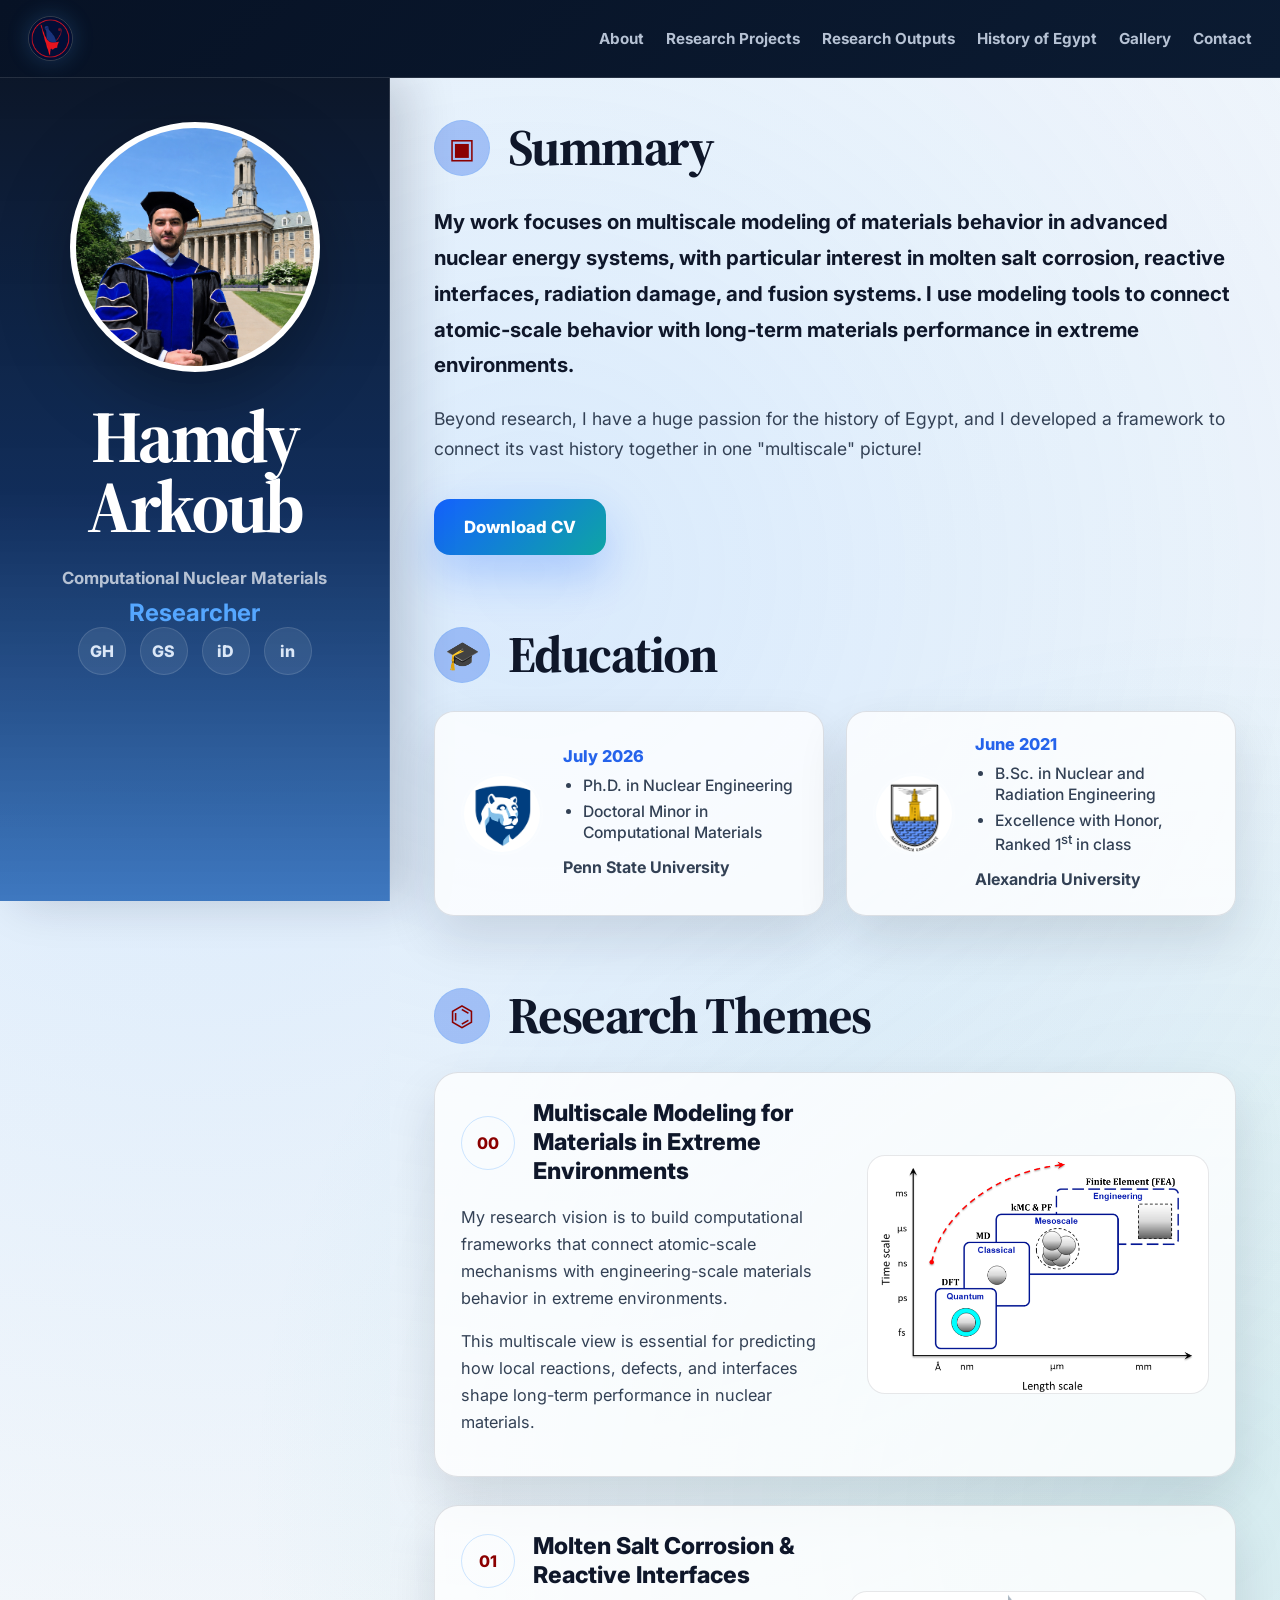
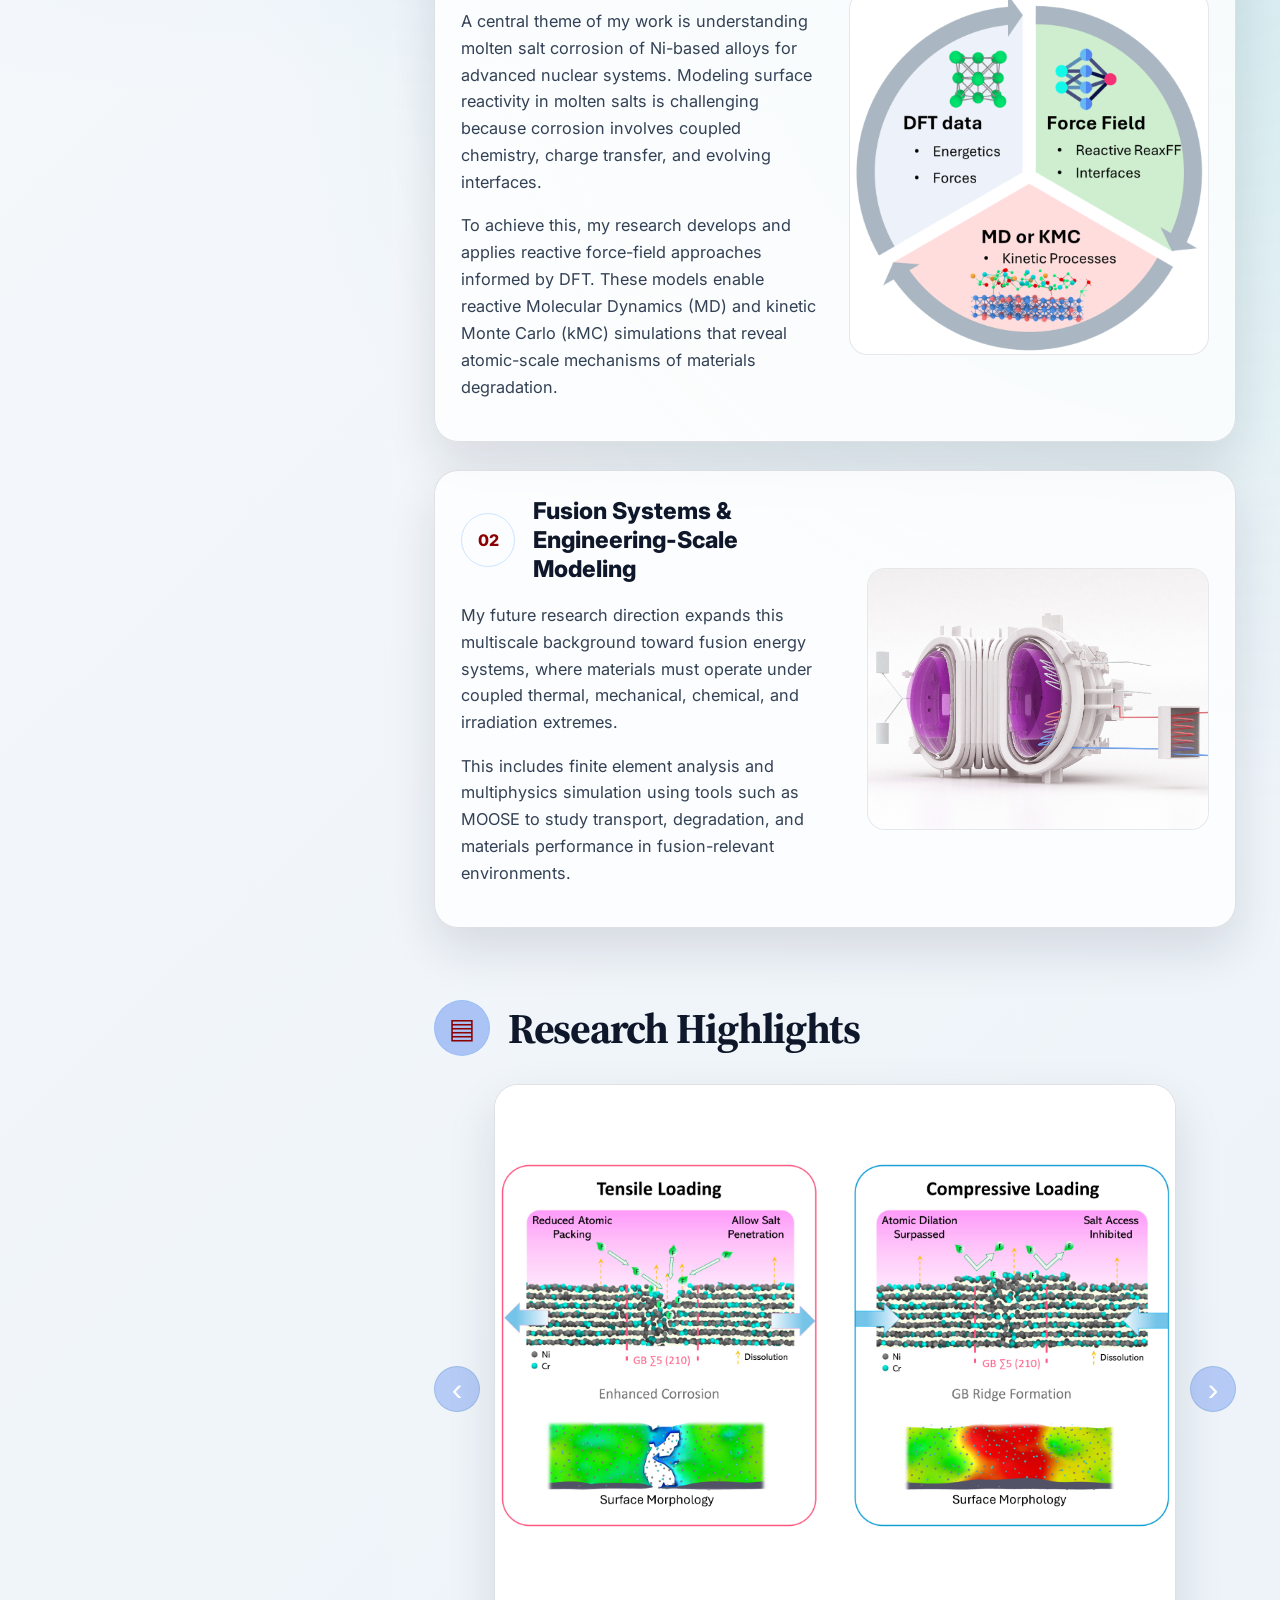
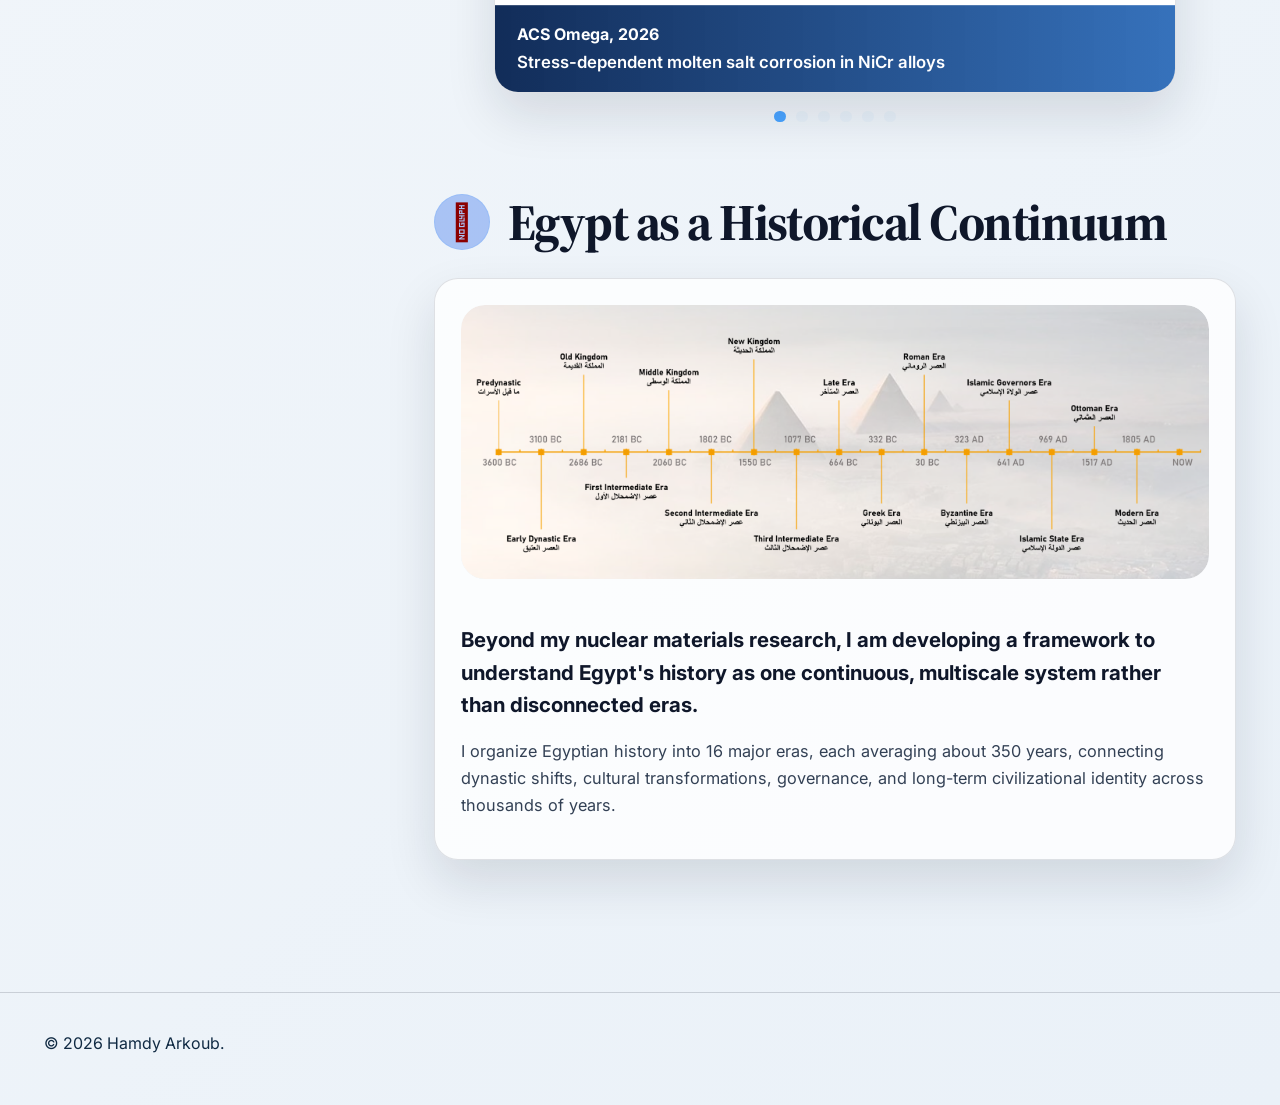
==== index.html @ d60a32a1 "Update icon class for history section" ====
<!DOCTYPE html>
<html lang="en">
<head>
  <meta charset="UTF-8" />
  <meta name="viewport" content="width=device-width, initial-scale=1.0" />
  <title>Hamdy Arkoub | Computational Nuclear Materials Researcher</title>
  <meta name="description" content="Personal academic website of Hamdy Arkoub, computational nuclear materials researcher studying molten salt corrosion, alloy degradation, and multiscale modeling for advanced nuclear systems." />
  <link rel="icon" href="assets/favicon.ico" sizes="any">
  <link rel="icon" type="image/png" sizes="32x32" href="assets/favicon-32x32.png">
  <link rel="icon" type="image/png" sizes="16x16" href="assets/favicon-16x16.png">
  <link rel="apple-touch-icon" href="assets/apple-touch-icon.png">

  <link rel="stylesheet" href="assets/style.css" />

  <link rel="preconnect" href="https://fonts.googleapis.com">
  <link rel="preconnect" href="https://fonts.gstatic.com" crossorigin>
  <link href="https://fonts.googleapis.com/css2?family=Inter:wght@400;500;600;700;800&family=Source+Serif+4:wght@600;700;800&display=swap" rel="stylesheet">

  <style>
    body {
      background:
        radial-gradient(circle at 16% 12%, rgba(85, 167, 255, 0.20), transparent 30%),
        radial-gradient(circle at 90% 35%, rgba(14, 165, 164, 0.14), transparent 30%),
        linear-gradient(135deg, #f8fafc, #eaf1f8);
      color: #0f172a;
    }

    .site-header {
      background: linear-gradient(135deg, #071225, #0b1b32);
      border-bottom: 1px solid rgba(255, 255, 255, 0.12);
      backdrop-filter: none;
    }

    .nav-links a {
      color: #b6c2d4;
    }
    
    .nav-links a:hover {
      color: #ffffff;
    }

    .content-panel {
      background:
        radial-gradient(circle at 16% 12%, rgba(85, 167, 255, 0.18), transparent 32%),
        radial-gradient(circle at 92% 35%, rgba(14, 165, 164, 0.12), transparent 32%),
        linear-gradient(135deg, #f8fafc, #eaf1f8);
    }

    .section-heading h2,
    .research-text h3,
    .small-heading h3,
    .education-content p {
      color: #0f172a;
    }

    .section p,
    .research-text p,
    .history-text p,
    .image-caption {
      color: #334155;
    }
  
    .lead,
    .history-text .lead {
      color: #0f172a !important;
    }

    .education-card,
    .research-feature,
    .research-feature.reverse,
    .history-feature,
    .history-feature.history-vertical,
    .slider-window {
      background: rgba(255, 255, 255, 0.78);
      border: 1px solid rgba(15, 23, 42, 0.12);
      box-shadow: 0 22px 50px rgba(15, 23, 42, 0.12);
    }

    .education-content li {
      color: #334155;
    }

    .education-content strong {
      color: #2563eb;
    }

    .research-text strong,
    .history-text strong {
      color: #0f172a;
    }
  
    .research-image,
    .history-image {
      background: rgba(255, 255, 255, 0.96);
      border: 1px solid rgba(15, 23, 42, 0.10);
    }

    .slide-caption {
      background: linear-gradient(90deg, rgba(8, 36, 82, 0.96), rgba(26, 94, 178, 0.88));
      border-top: 1px solid rgba(255, 255, 255, 0.18);
    }

    .slide-caption span,
    .slide-caption strong {
      color: #ffffff;
    }

    .profile-panel {
      background: linear-gradient(180deg, rgba(7, 18, 37, 0.98), rgba(8, 36, 82, 0.96), rgba(26, 94, 178, 0.82));
      border-right: 1px solid rgba(255, 255, 255, 0.14);
      box-shadow: 18px 0 45px rgba(15, 23, 42, 0.18);
    }
    
    .profile-panel h1 {
      color: #ffffff;
    }

    .profile-panel .pronouns {
      color: #b6c2d4;
    }

    .profile-panel h2 {
      color: #55a7ff;
    }
  </style>
</head>
<body>
  <header class="site-header">
    <nav class="nav">
      <a class="logo image-logo" href="index.html" aria-label="Hamdy Arkoub homepage">  
        <img src="assets/nav-icon.png" alt="Hamdy Arkoub logo">
      </a>
      <button class="menu-toggle" aria-label="Open navigation">☰</button>
      <div class="nav-links">
        <a href="#about">About</a>
        <a href="research.html">Research Projects</a>
        <a href="outputs.html">Research Outputs</a>
        <a href="history.html">History of Egypt</a>
        <a href="gallery.html">Gallery</a>
        <a href="contact.html">Contact</a>
      </div>
    </nav>
  </header>
  
  <main id="home" class="layout">
    <aside class="profile-panel">
      <div class="profile-photo-wrap">
        <img class="profile-photo" src="assets/profile.jpg" alt="Hamdy Arkoub" onerror="this.style.display='none'; this.nextElementSibling.style.display='grid';">
        <div class="photo-fallback">HA</div>
      </div>

      <h1>Hamdy<br>Arkoub</h1>
      <p class="pronouns">Computational Nuclear Materials</p>
      <h2>Researcher</h2>
      <h2> </h2>
      <div class="social-links" aria-label="Profile links">
        <a href="https://github.com/HamdyArkoub3" target="_blank" rel="noopener" title="GitHub">GH</a>
        <a href="https://scholar.google.com/citations?user=6HetfTYAAAAJ&hl=en" target="_blank" rel="noopener" title="Google Scholar">GS</a>
        <a href="https://orcid.org/0000-0002-3512-9491" target="_blank" rel="noopener" title="ORCID">iD</a>
        <a href="https://www.linkedin.com/in/hamdyarkoub3/" target="_blank" rel="noopener" title="LinkedIn">in</a>
      </div>
    </aside>

    <section class="content-panel">
      
      <section id="about" class="section intro-section">
        <div class="section-heading">
          <span class="icon">▣</span>
          <h2>Summary</h2>
        </div>
        <p class="lead">
          My work focuses on multiscale modeling of materials behavior in advanced nuclear energy systems, with particular interest in molten salt corrosion, reactive interfaces, radiation damage, and fusion systems. I use modeling tools to connect atomic-scale behavior with long-term materials performance in extreme environments.
        </p>
        <p>
          Beyond research, I have a huge passion for the history of Egypt, and I developed a framework to connect its vast history together in one "multiscale" picture!
        </p>
        <div class="action-row">
          <a class="button primary" href="Hamdy_Arkoub_CV.pdf" target="_blank" rel="noopener">Download CV</a>
        </div>
      </section>

      <section class="section news-section" id="education">
        <div class="section-heading">
          <span class="icon">🎓</span>
          <h2>Education</h2>
        </div>
        <div class="education-grid">
          <article class="education-card">
            <img class="school-logo" src="assets/pennstate.png" alt="Penn State University logo">
            <div class="education-content">
              <strong>July 2026</strong>              
              <ul>
                <li>Ph.D. in Nuclear Engineering</li>
                <li>Doctoral Minor in Computational Materials</li>
              </ul>
              <p>Penn State University</p>              
            </div>
          </article>
          <article class="education-card">
            <img class="school-logo" src="assets/alexandria.png" alt="Alexandria University logo">
            <div class="education-content">
              <strong>June 2021</strong>
              <ul>
                <li>B.Sc. in Nuclear and Radiation Engineering</li>
                <li>Excellence with Honor, Ranked 1<sup>st</sup> in class</li>
              </ul>
              <p>Alexandria University</p>
            </div>
          </article>
        </div>
      </section>

      <section id="research" class="section">
        <div class="section-heading">
          <span class="icon">⌬</span>
          <h2>Research Themes</h2>
        </div>
        <div class="research-feature">
          <div class="research-text">
            <div class="research-title-row">
              <span class="card-icon">00</span>
              <h3>Multiscale Modeling for Materials in Extreme Environments</h3>
            </div>
            <p>
              My research vision is to build computational frameworks that connect atomic-scale mechanisms with engineering-scale materials behavior in extreme environments.
            </p>
            <p>
              This multiscale view is essential for predicting how local reactions, defects, and interfaces shape long-term performance in nuclear materials.
            </p>            
          </div>
          <div class="research-image">
            <img src="assets/theme.png" alt="Multiscale modeling framework from DFT to MD, kMC, phase field, and finite element analysis">
          </div>
        </div>
        <div class="research-feature reverse">
          <div class="research-text">
            <div class="research-title-row">
              <span class="card-icon">01</span>
              <h3>Molten Salt Corrosion & Reactive Interfaces</h3>
            </div>
            <p>
              A central theme of my work is understanding molten salt corrosion of Ni-based alloys for advanced nuclear systems. Modeling surface reactivity in molten salts is challenging because corrosion involves coupled chemistry, charge transfer, and evolving interfaces.
            </p>
            <p>
              To achieve this, my research develops and applies reactive force-field approaches informed by DFT. These models enable reactive Molecular Dynamics (MD) and kinetic Monte Carlo (kMC) simulations that reveal atomic-scale mechanisms of materials degradation.
            </p>
          </div>
          <div class="research-image">
            <img src="assets/reactivity.png" alt="Reactive modeling workflow connecting DFT data, force fields, molecular dynamics, and kinetic Monte Carlo">
          </div>
        </div>
        <div class="research-feature">
          <div class="research-text">
            <div class="research-title-row">
              <span class="card-icon">02</span>
              <h3>Fusion Systems & Engineering-Scale Modeling</h3>
            </div>
            <p>
              My future research direction expands this multiscale background toward fusion energy systems, where materials must operate under coupled thermal, mechanical, chemical, and irradiation extremes.
            </p>
            <p>
              This includes finite element analysis and multiphysics simulation using tools such as MOOSE to study transport, degradation, and materials performance in fusion-relevant environments.
            </p>
          </div>
          <div class="research-image">
            <img src="assets/fusion.jpg" alt="Fusion energy system">
          </div>
        </div>
      </section>
      
      <section id="publications" class="section">
        <div class="section-heading">
          <span class="icon">▤</span>
          <h2>Research Highlights</h2>
        </div>
        <div class="publication-slider">
          <button class="slider-btn prev" aria-label="Previous publication">‹</button>
          <div class="slider-window">
            <div class="slider-track">
              <a class="slide" href="https://doi.org/10.1021/acsomega.6c03055" target="_blank" rel="noopener">
                <img src="assets/publications/acs-omega-2026.jpg" alt="Graphical abstract for ACS Omega 2026 paper">
                <div class="slide-caption">
                  <strong>ACS Omega, 2026</strong>
                  <span>Stress-dependent molten salt corrosion in NiCr alloys</span>
                </div>
              </a>
              <a class="slide" href="https://doi.org/10.1016/j.corsci.2026.113960" target="_blank" rel="noopener">
                <img src="assets/publications/corrosion-science-2026.jpg" alt="Graphical abstract for Corrosion Science 2026 paper">
                <div class="slide-caption">
                  <strong>Corrosion Science, 2026</strong>
                  <span>Percolating corrosion pathways in chemically ordered NiCr alloys</span>
                </div>
              </a>
              <a class="slide" href="https://doi.org/10.1021/acsami.5c06557" target="_blank" rel="noopener">
                <img src="assets/publications/acs-ami-2025.jpg" alt="Graphical abstract for ACS Applied Materials and Interfaces 2025 paper">
                <div class="slide-caption">
                  <strong>ACS Applied Materials & Interfaces, 2025</strong>
                  <span>Surface orientation-dependent corrosion of NiCr in molten FLiNaK</span>
                </div>
              </a>
              <a class="slide" href="https://doi.org/10.1016/j.commatsci.2025.113903" target="_blank" rel="noopener">
                <img src="assets/publications/cms-2025.jpg" alt="Graphical abstract for Computational Materials Science 2025 paper">
                <div class="slide-caption">
                  <strong>Computational Materials Science, 2025</strong>
                  <span>Grain boundary effects on fluorine-induced corrosion</span>
                </div>
              </a>
              <a class="slide" href="https://doi.org/10.1016/j.apsusc.2024.159627" target="_blank" rel="noopener">
                <img src="assets/publications/applied-surface-science-2024.jpg" alt="Graphical abstract for Applied Surface Science 2024 paper">
                <div class="slide-caption">
                  <strong>Applied Surface Science, 2024</strong>
                  <span>Reactive force field modeling of NiCr corrosion in FLiNaK</span>
                </div>
              </a>
              <a class="slide" href="https://doi.org/10.1016/j.scriptamat.2023.115373" target="_blank" rel="noopener">
                <img src="assets/publications/scripta-2023.jpg" alt="Graphical abstract for Scripta Materialia 2023 paper">
                <div class="slide-caption">
                  <strong>Scripta Materialia, 2023</strong>
                  <span>Chemical short-range order and radiation damage in Fe-Ni-Cr alloys</span>
                </div>
              </a>
            </div>
          </div>
          <button class="slider-btn next" aria-label="Next publication">›</button>
        </div>
        <div class="slider-dots" aria-label="Publication slider dots"></div>
      </section>

      <section id="history" class="section">
        <div class="section-heading">
          <span class="icon eye-icon">𓂀</span>
          <h2>Egypt as a Historical Continuum</h2>
        </div>
        <div class="history-feature history-vertical">
          <div class="history-image">
            <img src="assets/history.png" alt="Timeline of Egyptian history from ancient Egypt to the modern era">
          </div>
          <div class="history-text">
            <p class="lead">
              Beyond my nuclear materials research, I am developing a framework to understand Egypt's history as one continuous, multiscale system rather than disconnected eras.
            </p>
            <p>
              I organize Egyptian history into 16 major eras, each averaging about 350 years, connecting dynastic shifts, cultural transformations, governance, and long-term civilizational identity across thousands of years.
            </p>
          </div>
        </div>
      </section>
      
    </section>
  </main>

  <footer class="footer">
    <p>© <span id="year"></span> Hamdy Arkoub.</p>
  </footer>

  <script src="assets/script.js"></script>
</body>
</html>
---- assets/style.css ----
:root {
  --bg: #071225;
  --bg-2: #0b1b32;
  --panel: rgba(18, 39, 67, 0.74);
  --panel-2: rgba(17, 54, 82, 0.7);
  --text: #f8fafc;
  --muted: #b6c2d4;
  --soft: #dbe7f7;
  --accent: #8B0000;
  --accent-2: #0ea5a4;
  --line: rgba(255, 255, 255, 0.12);
  --shadow: 0 24px 70px rgba(0, 0, 0, 0.35);
}

* { box-sizing: border-box; }
html { scroll-behavior: smooth; }
body {
  margin: 0;
  font-family: Inter, system-ui, -apple-system, BlinkMacSystemFont, "Segoe UI", sans-serif;
  background:
    radial-gradient(circle at 16% 12%, rgba(29, 78, 216, 0.28), transparent 28%),
    radial-gradient(circle at 90% 35%, rgba(14, 165, 164, 0.18), transparent 28%),
    linear-gradient(135deg, var(--bg), var(--bg-2));
  color: var(--text);
}

a { color: inherit; }

.site-header {
  position: sticky;
  top: 0;
  z-index: 20;
  background: rgba(7, 18, 37, 0.82);
  backdrop-filter: blur(18px);
  border-bottom: 1px solid var(--line);
}

.nav {
  max-width: 1520px;
  margin: 0 auto;
  padding: 16px 28px;
  display: flex;
  align-items: center;
  justify-content: space-between;
}

.logo {
  width: 45px;
  height: 45px;
  display: inline-flex;
  align-items: center;
  justify-content: center;
  border-radius: 50%;
  overflow: hidden;
  background: transparent;
  border: 1px solid rgba(255, 255, 255, 0.18);
  box-shadow: 0 0 22px rgba(73, 163, 255, 0.22);
}

.logo img {
  width: 100%;
  height: 100%;
  object-fit: cover;
  display: block;
}

.nav-links {
  display: flex;
  gap: 22px;
  align-items: center;
}

.nav-links a {
  color: var(--muted);
  text-decoration: none;
  font-weight: 700;
  font-size: 0.95rem;
}

.nav-links a:hover { color: var(--text); }
.menu-toggle { display: none; }

.layout {
  max-width: 1520px;
  margin: 0 auto;
  display: grid;
  grid-template-columns: 390px 1fr;
  min-height: calc(100vh - 77px);
}

.profile-panel {
  padding: 44px 28px 34px;
  min-height: calc(100vh - 77px);
  position: sticky;
  top: 77px;
  align-self: start;
  text-align: center;
  background: linear-gradient(180deg, rgba(30, 64, 121, 0.38), rgba(11, 27, 50, 0.16));
  border-right: 1px solid var(--line);
}

.profile-photo-wrap {
  width: 250px;
  height: 250px;
  border-radius: 999px;
  margin: 0 auto 30px;
  padding: 6px;
  background: #fff;
  box-shadow: var(--shadow);
}

.profile-photo,
.photo-fallback {
  width: 100%;
  height: 100%;
  border-radius: 999px;
  object-fit: cover;
  background: linear-gradient(135deg, #0b4a6f, #163c7a);
}

.photo-fallback {
  display: none;
  place-items: center;
  font-size: 4.8rem;
  font-weight: 800;
  color: white;
}

.profile-panel h1 {
  margin: 0;
  font-family: "Source Serif 4", Georgia, serif;
  font-size: clamp(3.2rem, 6vw, 4.6rem);
  line-height: 0.95;
  letter-spacing: -0.045em;
}

.pronouns {
  margin: 26px 0 10px;
  color: var(--muted);
  font-size: 1.05rem;
  font-weight: 700;
}

.profile-panel h2 {
  color: var(--accent);
  margin: 0;
  font-size: 1.5rem;
}

.affiliation {
  color: var(--soft);
  margin: 22px 0 30px;
  font-size: 1.05rem;
}

.social-links {
  display: flex;
  flex-wrap: wrap;
  justify-content: center;
  gap: 14px;
}

.social-links a {
  width: 48px;
  height: 48px;
  display: inline-grid;
  place-items: center;
  border-radius: 999px;
  background: rgba(255, 255, 255, 0.08);
  border: 1px solid var(--line);
  color: var(--soft);
  text-decoration: none;
  font-weight: 800;
}

.social-links a:hover {
  background: rgba(85, 167, 255, 0.2);
  color: white;
}

.content-panel {
  padding: 42px 44px 60px;
}

.section {
  margin-bottom: 72px;
  scroll-margin-top: 100px;
}

.section-heading {
  display: flex;
  align-items: center;
  gap: 18px;
  margin-bottom: 28px;
}

.icon {
  width: 56px;
  height: 56px;
  border-radius: 999px;
  display: inline-grid;
  place-items: center;
  background: rgba(37, 99, 235, 0.34);
  color: var(--accent);
  border: 1px solid rgba(85, 167, 255, 0.2);
  font-weight: 800;
  font-size: 28px;
  line-height: 1;
}

.eye-icon {
  font-size: 36px;
}

.section h2 {
  margin: 0;
  font-family: "Source Serif 4", Georgia, serif;
  font-size: clamp(2rem, 4vw, 3.2rem);
  line-height: 1.05;
  letter-spacing: -0.03em;
}

.section p {
  color: var(--soft);
  font-size: 1.1rem;
  line-height: 1.75;
  max-width: 900px;
}

.lead {
  font-size: 1.28rem !important;
  color: #ffffff !important;
  font-weight: 700;
}

.action-row {
  display: flex;
  gap: 18px;
  flex-wrap: wrap;
  margin-top: 34px;
}

.button {
  display: inline-flex;
  align-items: center;
  justify-content: center;
  min-height: 56px;
  padding: 0 30px;
  border-radius: 16px;
  text-decoration: none;
  font-weight: 800;
  font-size: 1.05rem;
}

.button.primary {
  background: linear-gradient(135deg, #1462ff, var(--accent-2));
  color: white;
  box-shadow: 0 20px 45px rgba(20, 98, 255, 0.25);
}

.button.secondary {
  border: 1px solid rgba(255, 255, 255, 0.2);
  color: var(--text);
  background: rgba(255, 255, 255, 0.06);
}

.timeline {
  display: grid;
  grid-template-columns: repeat(3, minmax(0, 1fr));
  gap: 22px;
}

.timeline article,
.card,
.publication,
.essay-list article {
  background: linear-gradient(145deg, var(--panel), var(--panel-2));
  border: 1px solid var(--line);
  border-radius: 22px;
  padding: 28px;
  box-shadow: 0 16px 50px rgba(0, 0, 0, 0.16);
}

.timeline strong {
  color: var(--accent);
  font-size: 1.05rem;
}

.timeline p { margin-bottom: 0; font-size: 1rem; }

.card-grid {
  display: grid;
  grid-template-columns: repeat(2, minmax(0, 1fr));
  gap: 22px;
}

.card-grid.three {
  grid-template-columns: repeat(3, minmax(0, 1fr));
}

.card-icon {
  display: inline-grid;
  place-items: center;
  width: 54px;
  height: 54px;
  border-radius: 999px;
  border: 1px solid rgba(85, 167, 255, 0.28);
  color: var(--accent);
  margin-bottom: 18px;
  font-weight: 800;
}

.card h3,
.publication h3,
.essay-list h3 {
  margin: 0 0 12px;
  font-size: 1.3rem;
  line-height: 1.25;
}

.card p,
.publication p,
.essay-list p {
  margin: 0;
  font-size: 1rem;
}

.publication-list,
.essay-list {
  display: grid;
  gap: 18px;
}

.publication a {
  display: inline-flex;
  margin-top: 16px;
  color: var(--accent);
  font-weight: 800;
  text-decoration: none;
}

.contact-links {
  display: flex;
  flex-wrap: wrap;
  gap: 14px;
  margin-top: 24px;
}

.contact-links a {
  padding: 12px 18px;
  border-radius: 999px;
  background: rgba(255, 255, 255, 0.08);
  border: 1px solid var(--line);
  color: var(--soft);
  font-weight: 800;
  text-decoration: none;
}

.footer {
  max-width: 1320px;
  margin: 0 auto;
  padding: 24px 44px 36px;
  color: #102a43;
  border-top: 1px solid rgba(15, 23, 42, 0.16);
}

@media (max-width: 1050px) {
  .layout { grid-template-columns: 1fr; }
  .profile-panel {
    position: relative;
    top: 0;
    min-height: auto;
    border-right: 0;
    border-bottom: 1px solid var(--line);
  }
  .footer { padding-left: 44px; }
  .timeline, .card-grid, .card-grid.three { grid-template-columns: 1fr; }
}

@media (max-width: 720px) {
  .nav { padding: 14px 18px; }
  .menu-toggle {
    display: inline-flex;
    background: rgba(255,255,255,0.08);
    color: white;
    border: 1px solid var(--line);
    border-radius: 10px;
    padding: 8px 12px;
    font-size: 1.2rem;
  }
  .nav-links {
    position: absolute;
    top: 72px;
    left: 18px;
    right: 18px;
    display: none;
    flex-direction: column;
    align-items: flex-start;
    padding: 18px;
    border-radius: 18px;
    background: rgba(7, 18, 37, 0.98);
    border: 1px solid var(--line);
  }
  .nav-links.open { display: flex; }
  .content-panel { padding: 34px 20px 50px; }
  .profile-panel { padding: 34px 20px; }
  .profile-photo-wrap { width: 190px; height: 190px; }
  .footer { padding: 24px 20px 34px; }
}

.education-grid {
  display: grid;
  grid-template-columns: repeat(2, minmax(0, 1fr));
  gap: 22px;
  margin-top: 24px;
}

.education-card {
  position: relative;
  display: flex;
  align-items: center;
  gap: 20px;
  padding: 22px 26px;
  min-height: 145px;
  border-radius: 20px;
  background: linear-gradient(145deg, rgba(24, 49, 80, 0.92), rgba(13, 43, 69, 0.92));
  border: 1px solid rgba(104, 156, 205, 0.25);
  box-shadow: 0 12px 30px rgba(0, 0, 0, 0.14);
}

.school-logo {
  width: 82px;
  height: 82px;
  object-fit: contain;
  flex-shrink: 0;
  padding: 2px;
  border-radius: 50%;
  background: rgba(255, 255, 255, 0.08);
  border: 1px solid rgba(255, 255, 255, 0.18);
}

.education-content strong {
  display: block;
  color: #49a3ff;
  font-size: 1.02rem;
  margin-bottom: 9px;
  font-family: "Inter", sans-serif;
  font-weight: 800;
}

.education-content ul {
  margin: 0 0 10px 0;
  padding-left: 20px;
}

.education-content li {
  margin-bottom: 4px;
  line-height: 1.35;
  color: #ffffff;
  font-size: 0.98rem;
  font-family: "Inter", sans-serif;
  font-weight: 500;
}

.education-content p {
  margin: 0;
  color: #d8e7f5;
  font-size: 1rem;
  font-family: "Inter", sans-serif;
  font-weight: 700;
}

@media (max-width: 800px) {
  .education-grid {
    grid-template-columns: 1fr;
  }

  .education-card {
    align-items: flex-start;
    padding: 22px;
  }

  .school-logo {
    width: 74px;
    height: 74px;
  }
}

.gallery-grid {
  display: grid;
  grid-template-columns: 1fr;
  gap: 34px;
  margin-top: 30px;
}

.gallery-item {
  margin: 0;
  overflow: hidden;
  border-radius: 24px;
  background: linear-gradient(145deg, rgba(24, 49, 80, 0.92), rgba(13, 43, 69, 0.92));
  border: 1px solid rgba(104, 156, 205, 0.25);
  box-shadow: 0 16px 38px rgba(0, 0, 0, 0.18);
}

.gallery-item img {
  width: 100%;
  height: 480px;
  max-height: none;
  object-fit: contain;
  display: block;
  background: rgba(5, 18, 34, 0.7);
}

.gallery-item figcaption ul {
  margin: 0;
  padding-left: 10px;
}

.gallery-item figcaption li {
  margin-bottom: 2px;
  line-height: 1.0;
}

.gallery-item figcaption {
  position: relative;
  padding: 18px 24px;
  color: #ffffff;
  background: linear-gradient(90deg, rgba(8, 36, 82, 0.96), rgba(26, 94, 178, 0.88));
  border-top: 1px solid rgba(255, 255, 255, 0.18);
  backdrop-filter: blur(8px);
}

/* Research Outputs page refinements */

.output-subheading h2 {
  font-size: clamp(2rem, 4vw, 3rem);
}

.output-subheading .icon {
  width: 48px;
  height: 48px;
  font-size: 24px;
}

.publication {
  padding: 16px 20px;
  border-radius: 16px;
}

.publication h3 {
  font-size: 1.05rem;
  line-height: 1.35;
  margin-bottom: 8px;
}

.publication p {
  font-size: 0.95rem;
  line-height: 1.5;
  margin-bottom: 8px;
}

.publication a {
  display: inline-block;
  margin-top: 4px;
}

.output-number {
  color: var(--accent);
  font-weight: 800;
  margin-right: 6px;
}

/* Smaller headings for Research Outputs subsections */
#publications .section-heading h2,
#presentations .section-heading h2 {
  font-size: clamp(1.9rem, 3.3vw, 3rem);
  line-height: 1.05;
}

/* Publication graphical abstract slider */

.section-intro {
  color: #d8e7f5;
  font-size: 1.05rem;
  line-height: 1.6;
  margin: 0 0 24px 0;
}

.publication-slider {
  position: relative;
  display: grid;
  grid-template-columns: auto 1fr auto;
  align-items: center;
  gap: 14px;
  margin-top: 20px;
}

.slider-window {
  overflow: hidden;
  border-radius: 24px;
  border: 1px solid rgba(104, 156, 205, 0.28);
  background: rgba(9, 28, 49, 0.72);
  box-shadow: 0 18px 45px rgba(0, 0, 0, 0.22);
}

.slider-track {
  display: flex;
  transition: transform 0.55s ease;
}

.slide {
  min-width: 100%;
  text-decoration: none;
  color: inherit;
  display: block;
  position: relative;
}

.slide img {
  width: 100%;
  height: 520px;
  object-fit: contain;
  display: block;
  background: #ffffff;
}

.slide-caption {
  padding: 18px 22px;
  background: linear-gradient(145deg, rgba(24, 49, 80, 0.96), rgba(13, 43, 69, 0.96));
  border-top: 1px solid rgba(104, 156, 205, 0.25);
}

.slide-caption strong {
  display: block;
  color: #49a3ff;
  font-size: 1rem;
  margin-bottom: 6px;
  font-family: "Inter", sans-serif;
}

.slide-caption span {
  display: block;
  color: #ffffff;
  font-size: 1.05rem;
  line-height: 1.45;
  font-family: "Inter", sans-serif;
  font-weight: 600;
}

.slider-btn {
  width: 46px;
  height: 46px;
  border-radius: 999px;
  border: 1px solid rgba(104, 156, 205, 0.35);
  background: rgba(37, 99, 235, 0.28);
  color: #ffffff;
  font-size: 2rem;
  line-height: 1;
  cursor: pointer;
  display: inline-grid;
  place-items: center;
}

.slider-btn:hover {
  background: rgba(73, 163, 255, 0.35);
}

.slider-dots {
  display: flex;
  justify-content: center;
  gap: 10px;
  margin-top: 18px;
}

.slider-dots button {
  width: 11px;
  height: 11px;
  border-radius: 999px;
  border: none;
  background: rgba(216, 231, 245, 0.35);
  cursor: pointer;
}

.slider-dots button.active {
  background: #49a3ff;
}

@media (max-width: 900px) {
  .publication-slider {
    grid-template-columns: 1fr;
  }

  .slider-btn {
    display: none;
  }

  .slide img {
    height: auto;
    max-height: 520px;
  }
}

/* Research vision and themes */

.research-feature {
  display: grid;
  grid-template-columns: 1.05fr 0.95fr;
  gap: 28px;
  align-items: center;
  margin-top: 28px;
  padding: 26px;
  border-radius: 24px;
  background: linear-gradient(145deg, rgba(24, 49, 80, 0.92), rgba(13, 43, 69, 0.92));
  border: 1px solid rgba(104, 156, 205, 0.25);
  box-shadow: 0 14px 36px rgba(0, 0, 0, 0.15);
}

.research-feature.reverse {
  grid-template-columns: 1fr 1fr;
}

.research-text h3 {
  margin: 18px 0 14px;
  color: #ffffff;
  font-family: "Inter", sans-serif;
  font-size: 1.45rem;
  line-height: 1.25;
  font-weight: 800;
}

.research-text p {
  color: #d8e7f5;
  font-size: 1.02rem;
  line-height: 1.65;
  margin-bottom: 14px;
}

.research-image {
  display: grid;
  place-items: center;
  overflow: hidden;
  border-radius: 18px;
  background: rgba(255, 255, 255, 0.96);
  border: 1px solid rgba(104, 156, 205, 0.22);
}

.research-image img {
  width: 100%;
  height: auto;
  max-height: 390px;
  object-fit: contain;
  display: block;
}

@media (max-width: 950px) {
  .research-feature,
  .research-feature.reverse {
    grid-template-columns: 1fr;
  }

  .research-image img {
    max-height: none;
  }
}

/* History overview section */

.history-feature {
  display: grid;
  grid-template-columns: 0.95fr 1.05fr;
  gap: 28px;
  align-items: center;
  margin-top: 28px;
  padding: 26px;
  border-radius: 24px;
  background: linear-gradient(145deg, rgba(24, 49, 80, 0.92), rgba(13, 43, 69, 0.92));
  border: 1px solid rgba(104, 156, 205, 0.25);
  box-shadow: 0 14px 36px rgba(0, 0, 0, 0.15);
}

.history-text p {
  color: #d8e7f5;
  font-size: 1.02rem;
  line-height: 1.65;
  margin-bottom: 14px;
}

.history-text .lead {
  color: #ffffff;
  font-size: 1.15rem;
  line-height: 1.6;
  font-weight: 700;
}

.history-image {
  display: grid;
  place-items: center;
  overflow: hidden;
  border-radius: 18px;
  background: #000000;
  border: 1px solid rgba(104, 156, 205, 0.22);
  padding: 14px;
}

.history-image img {
  width: 100%;
  height: auto;
  max-height: 360px;
  object-fit: contain;
  display: block;
}

@media (max-width: 950px) {
  .history-feature {
    grid-template-columns: 1fr;
  }

  .history-image img {
    max-height: none;
  }
}


.history-feature.history-vertical {
  display: grid;
  grid-template-columns: 1fr;
  gap: 24px;
}

.history-feature.history-vertical .history-image {
  width: 100%;
  display: grid;
  place-items: center;
  overflow: hidden;
  border-radius: 24px;
  background: transparent;
  border: none;
  padding: 0;
}

.history-feature.history-vertical .history-image img {
  width: 100%;
  height: auto;
  max-height: 420px;
  object-fit: contain;
  display: block;
  border-radius: 24px;
  box-shadow: 0 14px 35px rgba(0, 0, 0, 0.16);
}

.history-feature.history-vertical .history-text {
  max-width: 100%;
}

.research-title-row {
  display: flex;
  align-items: center;
  gap: 18px;
  margin-bottom: 18px;
}

.research-title-row .card-icon {
  margin-bottom: 0;
  flex-shrink: 0;
}

.research-title-row h3 {
  margin: 0;
}

.small-heading h3 {
  margin: 0;
  font-family: "Source Serif 4", serif;
  font-size: 2rem;
  font-weight: 700;
  color: #f4f7fb;
}

.video-section {
  margin-top: 36px;
  padding: 28px;
  border-radius: 22px;
  background: linear-gradient(145deg, rgba(24, 49, 80, 0.95), rgba(13, 43, 69, 0.95));
  border: 1px solid rgba(104, 156, 205, 0.25);
  box-shadow: 0 18px 45px rgba(0, 0, 0, 0.18);
}

.video-section p {
  margin-top: 14px;
  margin-bottom: 20px;
}

.video-embed {
  position: relative;
  width: 100%;
  padding-bottom: 56.25%;
  height: 0;
  overflow: hidden;
  border-radius: 18px;
}

.video-embed iframe {
  position: absolute;
  top: 0;
  left: 0;
  width: 100%;
  height: 100%;
  border: 0;
  border-radius: 18px;
}

.research-feature.research-vertical {
  display: grid;
  grid-template-columns: 1fr;
  gap: 24px;
}

.research-feature.research-vertical .research-text {
  max-width: 100%;
}

.research-feature.research-vertical .research-image {
  width: 100%;
}

.research-image.wide-image {
  background: transparent;
  border: none;
  padding: 0;
  border-radius: 22px;
  overflow: hidden;
}

.research-image.wide-image img {
  width: 100%;
  height: auto;
  max-height: none;
  object-fit: contain;
  display: block;
  border-radius: 22px;
}

.history-points {
  margin: 18px 0 0 0;
  padding-left: 22px;
}

.history-points li {
  margin-bottom: 16px;
  line-height: 1.65;
  color: #e8f1fb;
}

.image-caption {
  margin-top: 12px;
  font-size: 0.96rem;
  line-height: 1.6;
  color: #d8e7f5;
}

.research-feature.research-vertical {
  display: grid;
  grid-template-columns: 1fr;
  gap: 24px;
}

.research-feature.research-vertical .research-image {
  width: 100%;
}

.research-feature.research-vertical .research-image img {
  width: 100%;
  max-height: 620px;
  object-fit: contain;
  border-radius: 18px;
}

.research-feature.research-vertical .research-text {
  max-width: 100%;
}

.history-photo-block {
  margin: 0;
  width: 100%;
}

.history-photo-block img {
  width: 100%;
  height: auto;
  display: block;
  border-radius: 20px;
  object-fit: contain;
  box-shadow: 0 14px 35px rgba(0, 0, 0, 0.18);
}

.history-photo-block figcaption {
  margin-top: 12px;
  color: #d8e7f5;
  font-size: 0.95rem;
  line-height: 1.55;
  font-family: "Inter", sans-serif;
}

.outputs-only-layout,
.history-only-layout,
.research-only-layout {
  max-width: 1320px;
  margin: 0 auto;
  padding: 72px 44px 80px;
  min-height: calc(100vh - 77px);
}

.outputs-only-layout .content-panel,
.history-only-layout .content-panel,
.research-only-layout .content-panel {
  padding: 0;
}

.outputs-only-layout .section p,
.history-only-layout .section p,
.research-only-layout .section p {
  max-width: none;
  width: 100%;
}
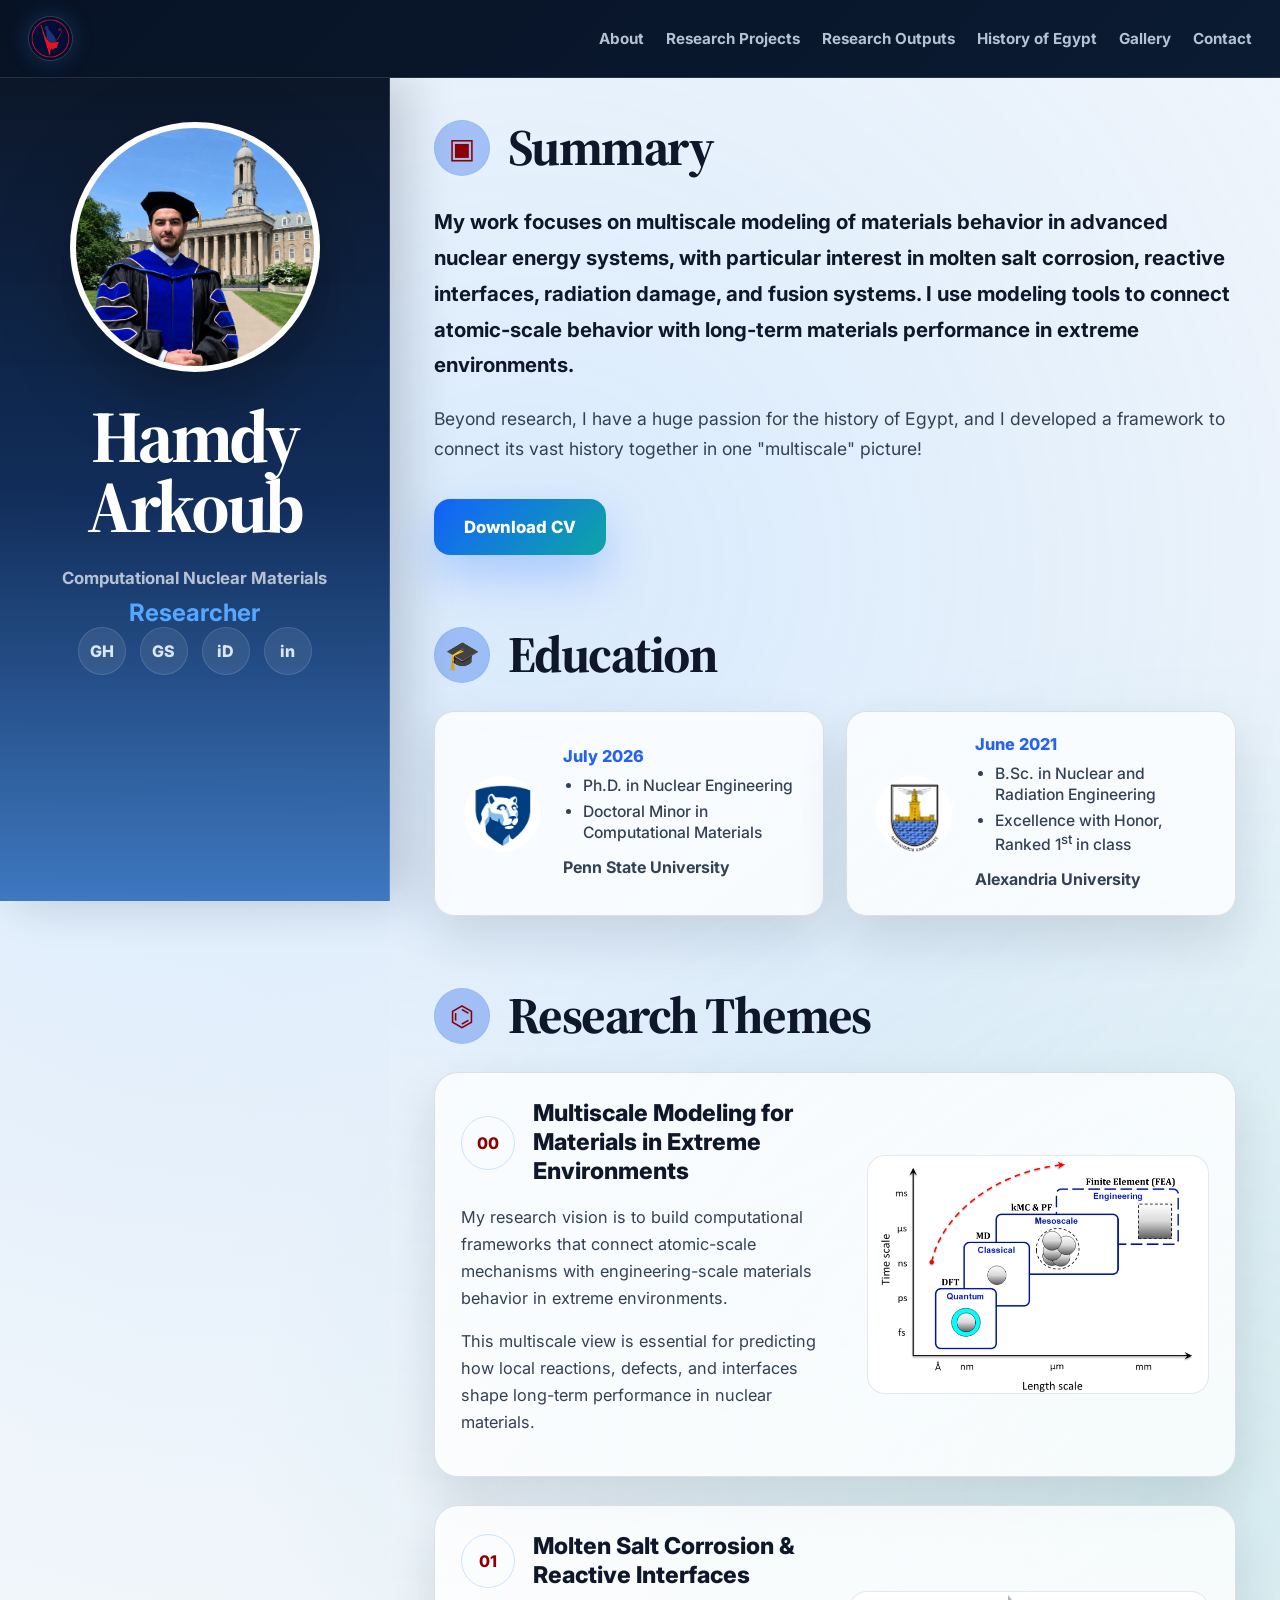
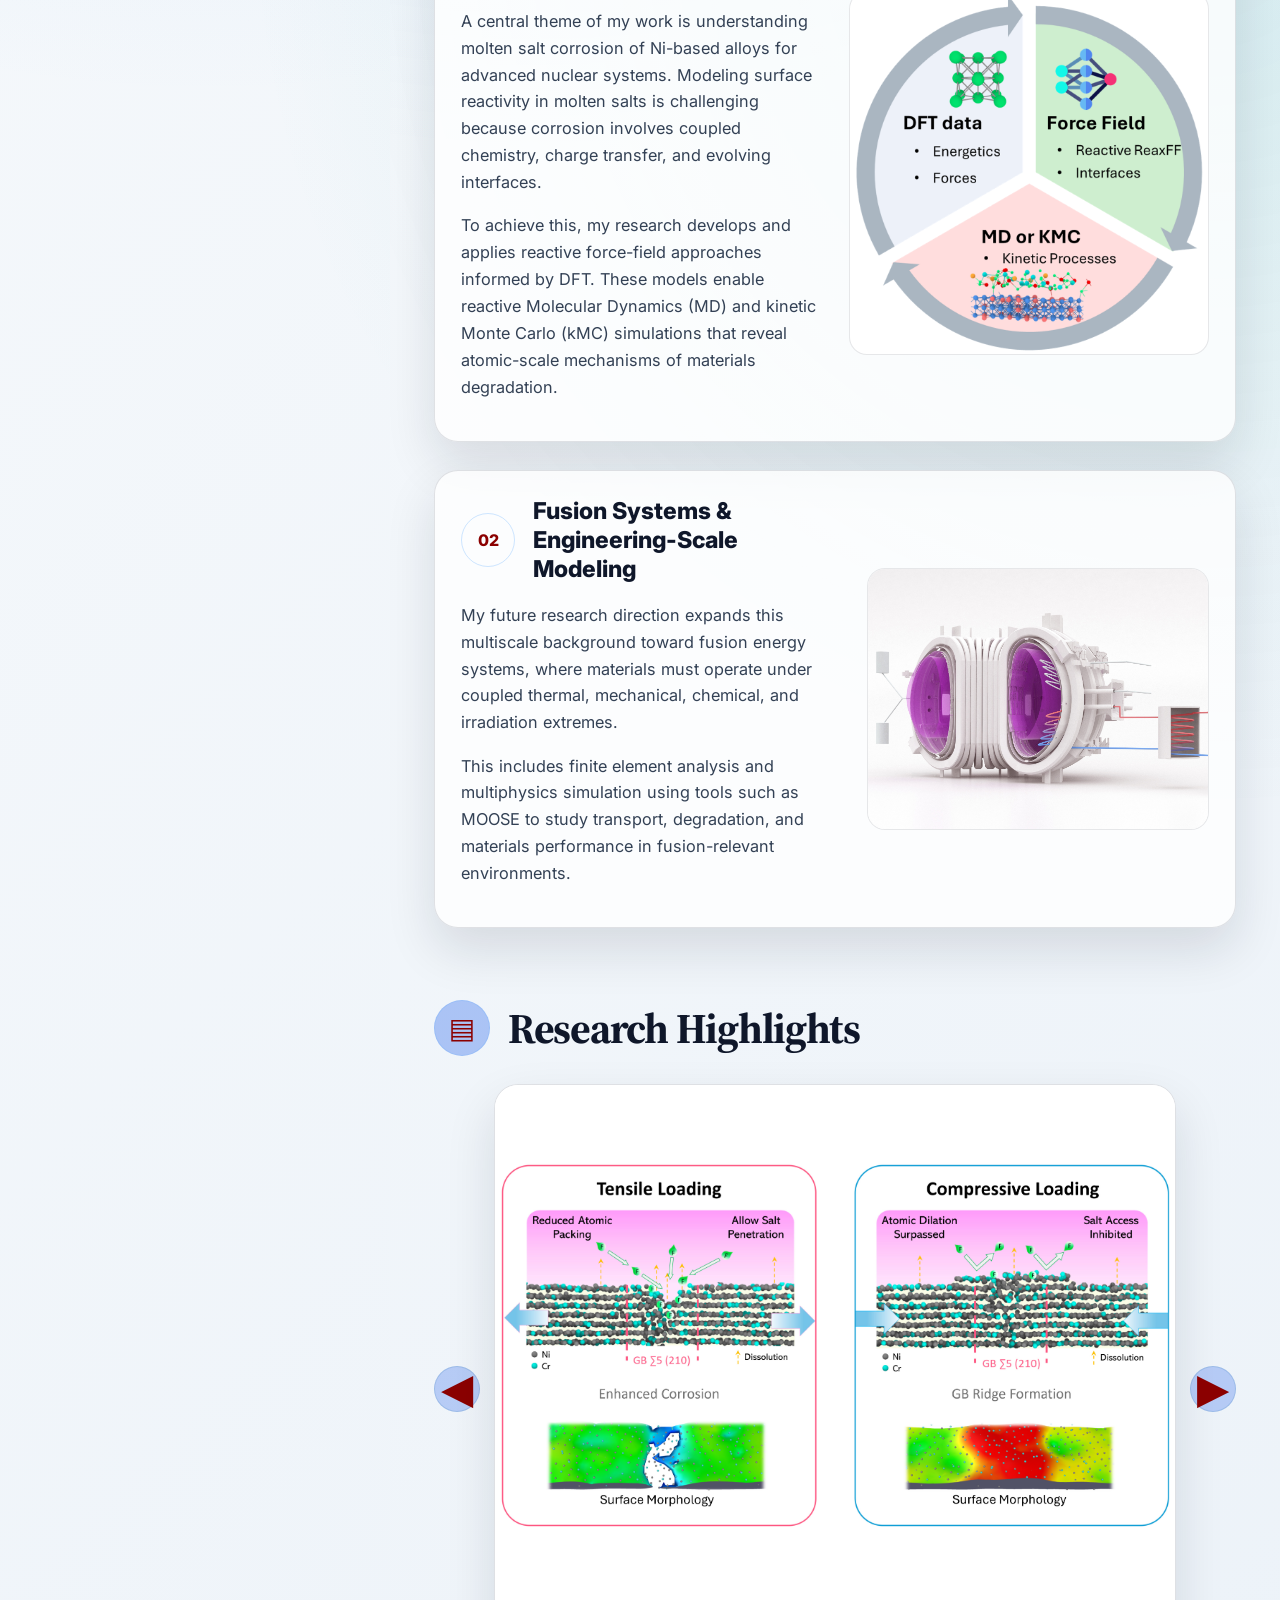
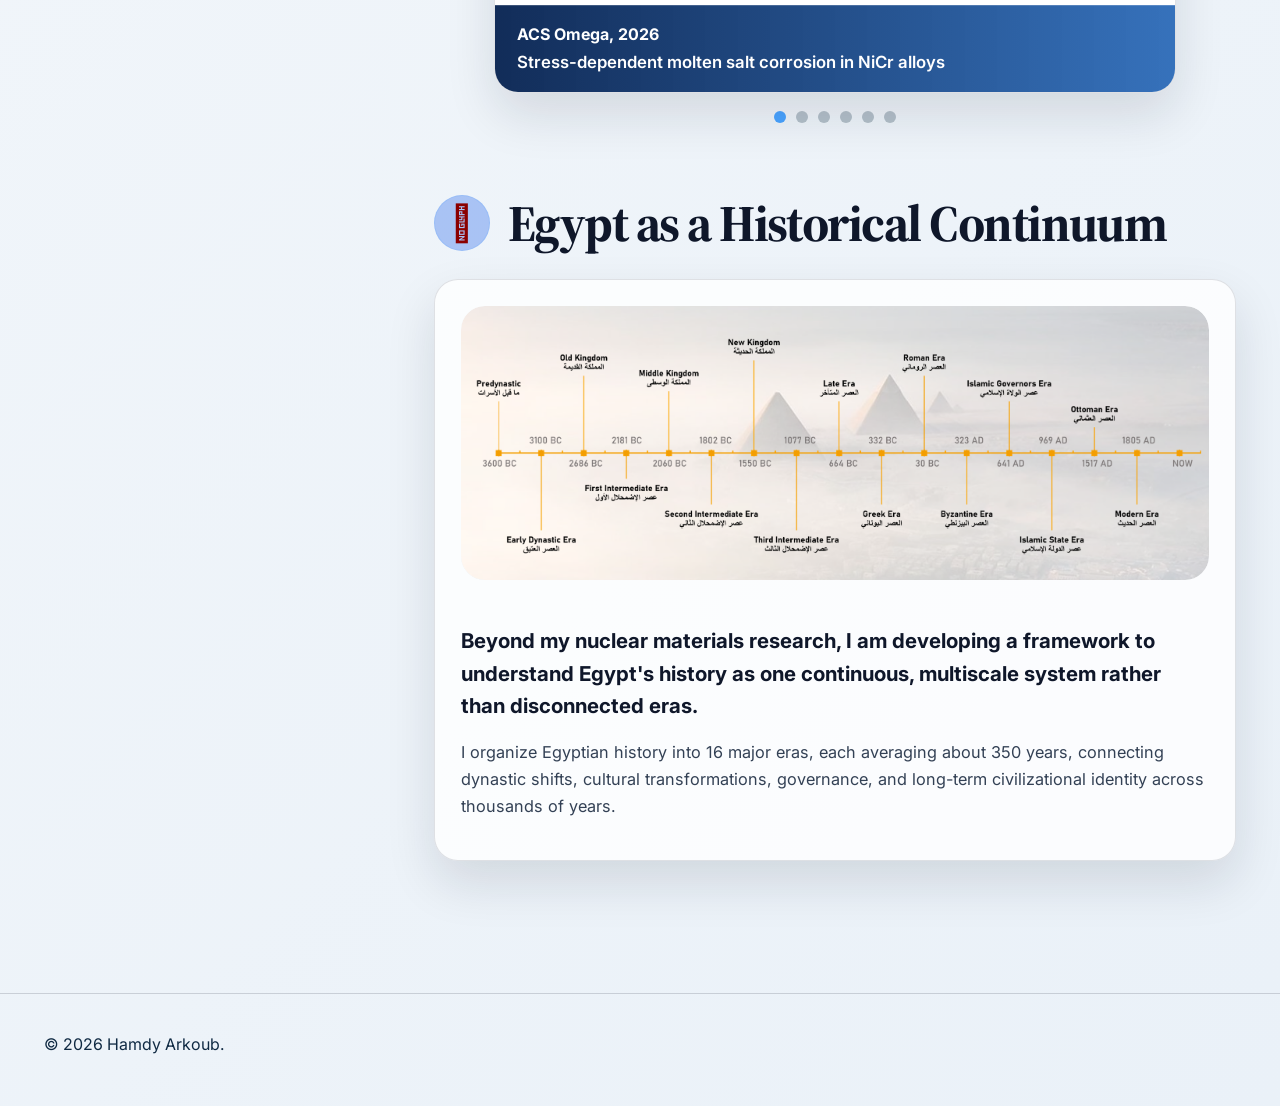
==== commit f9d98b4b: "Replace publication slider buttons with new icons" ====
--- a/index.html
+++ b/index.html
@@ -274,7 +274,7 @@
           <h2>Research Highlights</h2>
         </div>
         <div class="publication-slider">
-          <button class="slider-btn prev" aria-label="Previous publication">‹</button>
+          <button class="slider-btn prev" aria-label="Previous publication">◀</button>
           <div class="slider-window">
             <div class="slider-track">
               <a class="slide" href="https://doi.org/10.1021/acsomega.6c03055" target="_blank" rel="noopener">
@@ -321,7 +321,7 @@
               </a>
             </div>
           </div>
-          <button class="slider-btn next" aria-label="Next publication">›</button>
+          <button class="slider-btn next" aria-label="Next publication">▶</button>
         </div>
         <div class="slider-dots" aria-label="Publication slider dots"></div>
       </section>
--- a/assets/style.css
+++ b/assets/style.css
@@ -653,8 +653,8 @@
   border-radius: 999px;
   border: 1px solid rgba(104, 156, 205, 0.35);
   background: rgba(37, 99, 235, 0.28);
-  color: #ffffff;
-  font-size: 2rem;
+  color: #8B0000;
+  font-size: 2.6rem;
   line-height: 1;
   cursor: pointer;
   display: inline-grid;
@@ -673,11 +673,11 @@
 }
 
 .slider-dots button {
-  width: 11px;
-  height: 11px;
+  width: 12px;
+  height: 12px;
   border-radius: 999px;
   border: none;
-  background: rgba(216, 231, 245, 0.35);
+  background: #b3bfc9;
   cursor: pointer;
 }
 
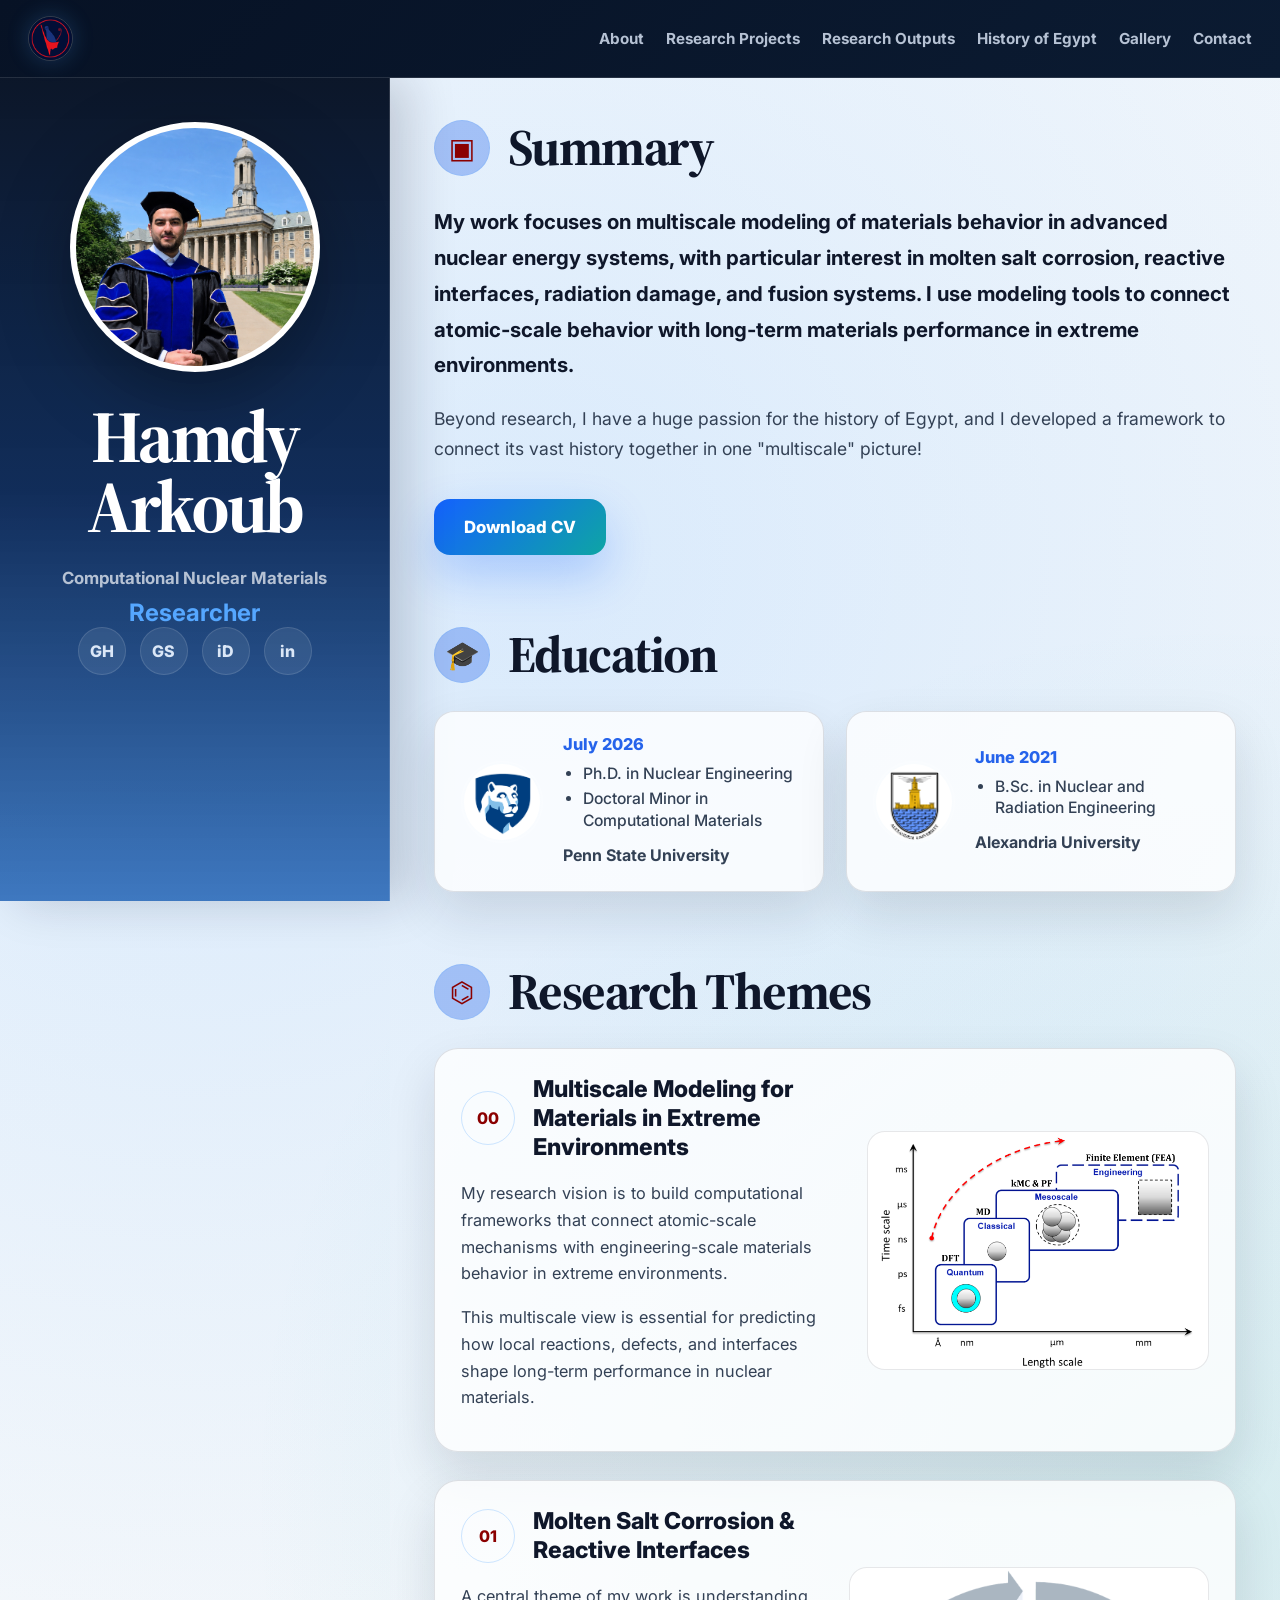
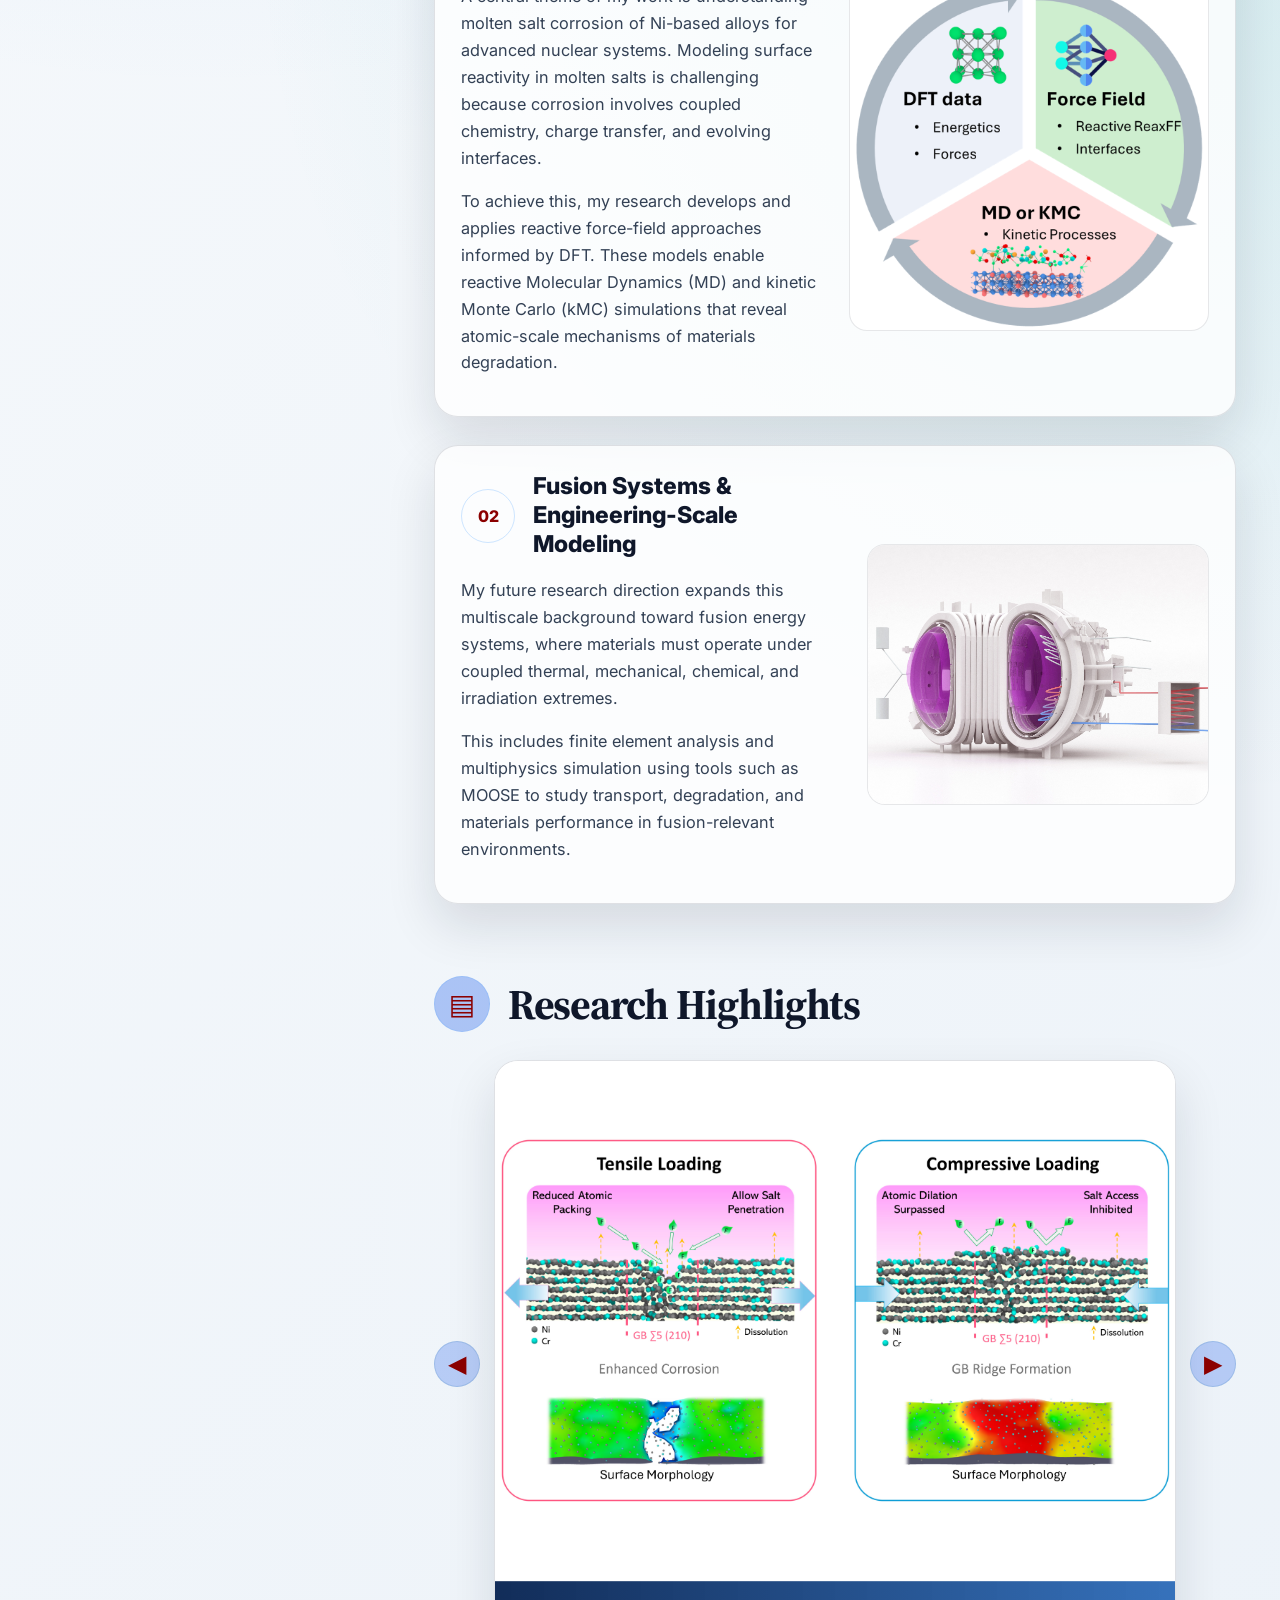
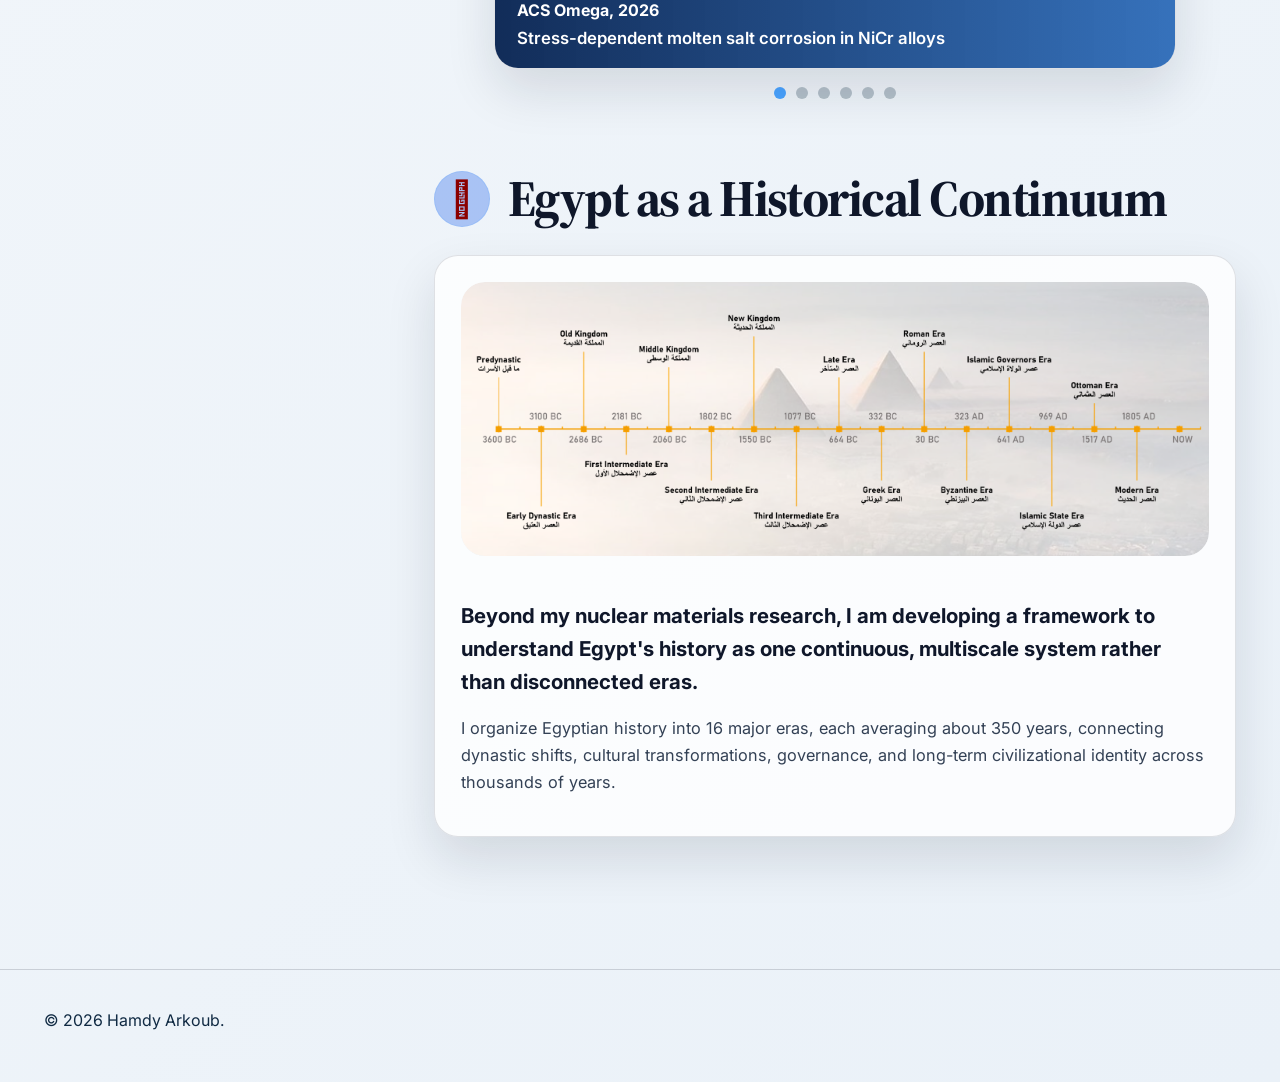
==== commit 8f4ec320: "Remove honor ranking from education section" ====
--- a/index.html
+++ b/index.html
@@ -202,7 +202,6 @@
               <strong>June 2021</strong>
               <ul>
                 <li>B.Sc. in Nuclear and Radiation Engineering</li>
-                <li>Excellence with Honor, Ranked 1<sup>st</sup> in class</li>
               </ul>
               <p>Alexandria University</p>
             </div>
--- a/assets/style.css
+++ b/assets/style.css
@@ -654,7 +654,7 @@
   border: 1px solid rgba(104, 156, 205, 0.35);
   background: rgba(37, 99, 235, 0.28);
   color: #8B0000;
-  font-size: 2.6rem;
+  font-size: 1.5rem;
   line-height: 1;
   cursor: pointer;
   display: inline-grid;
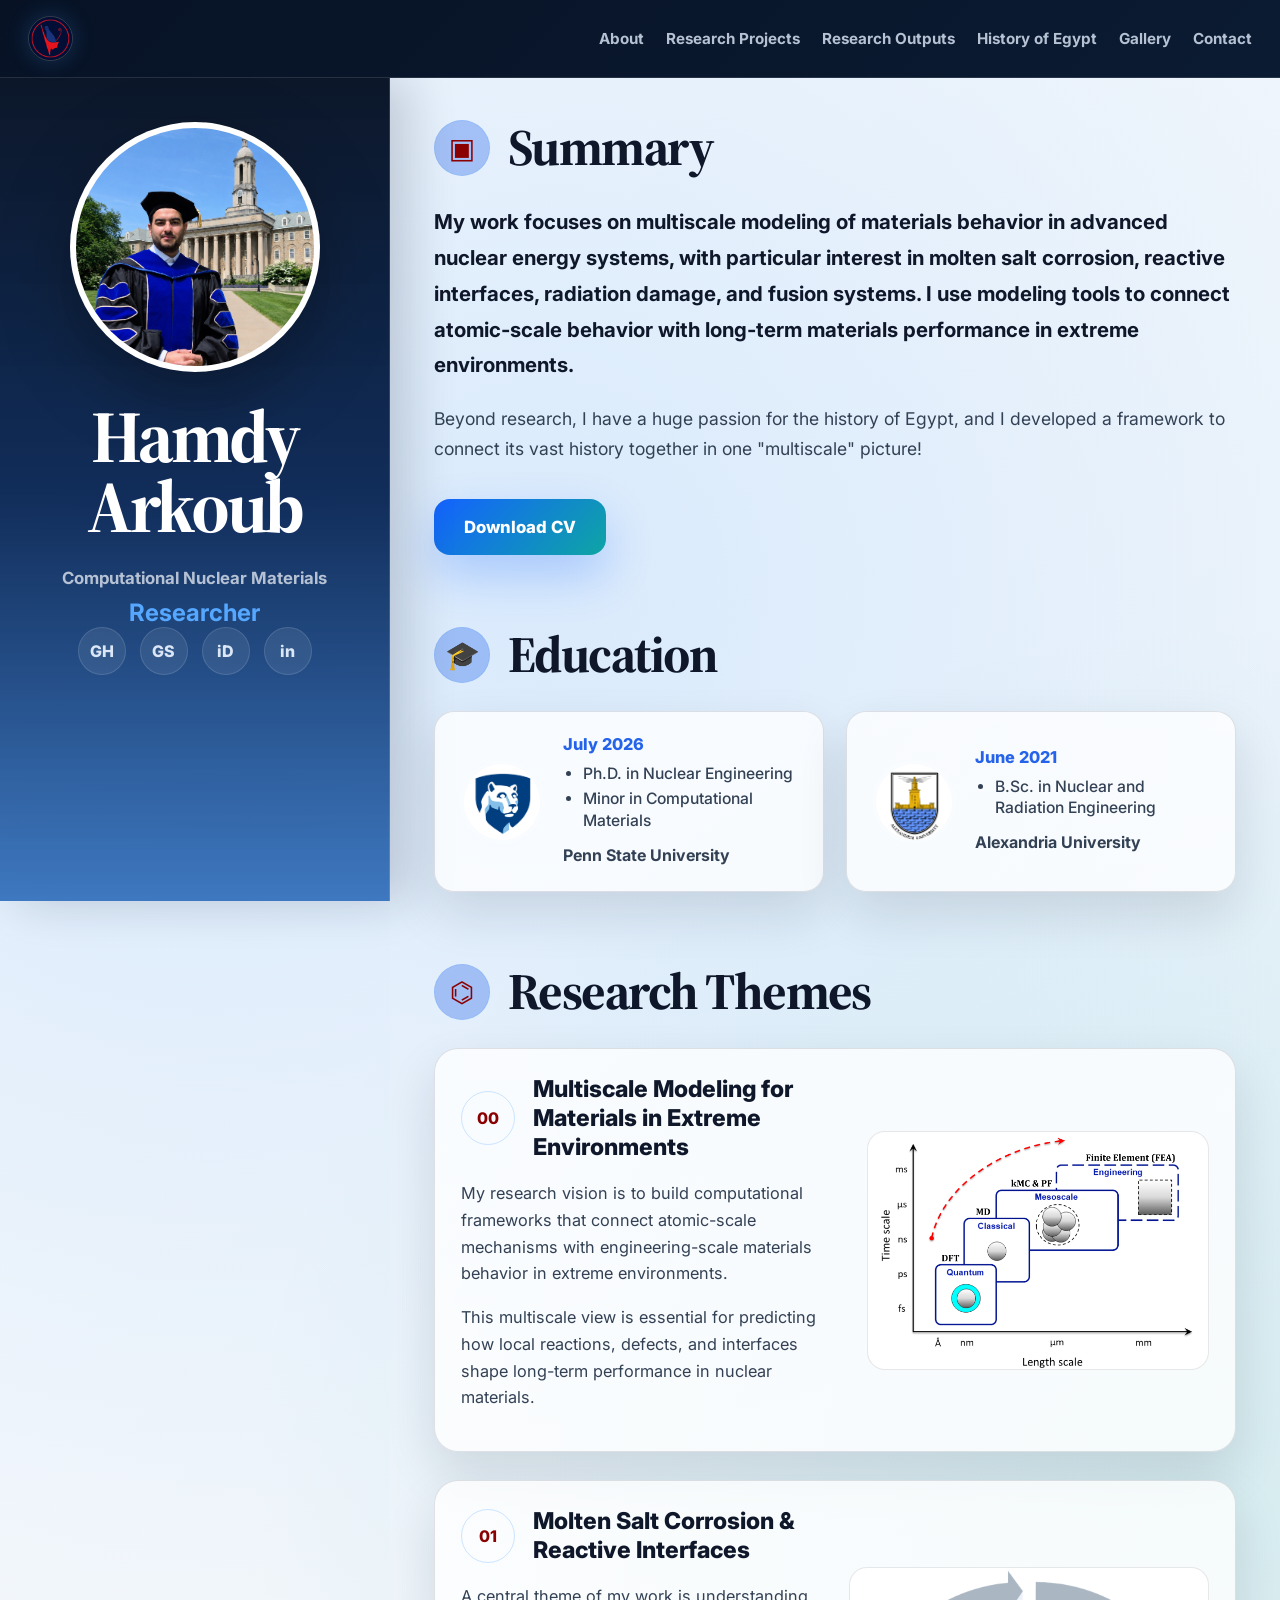
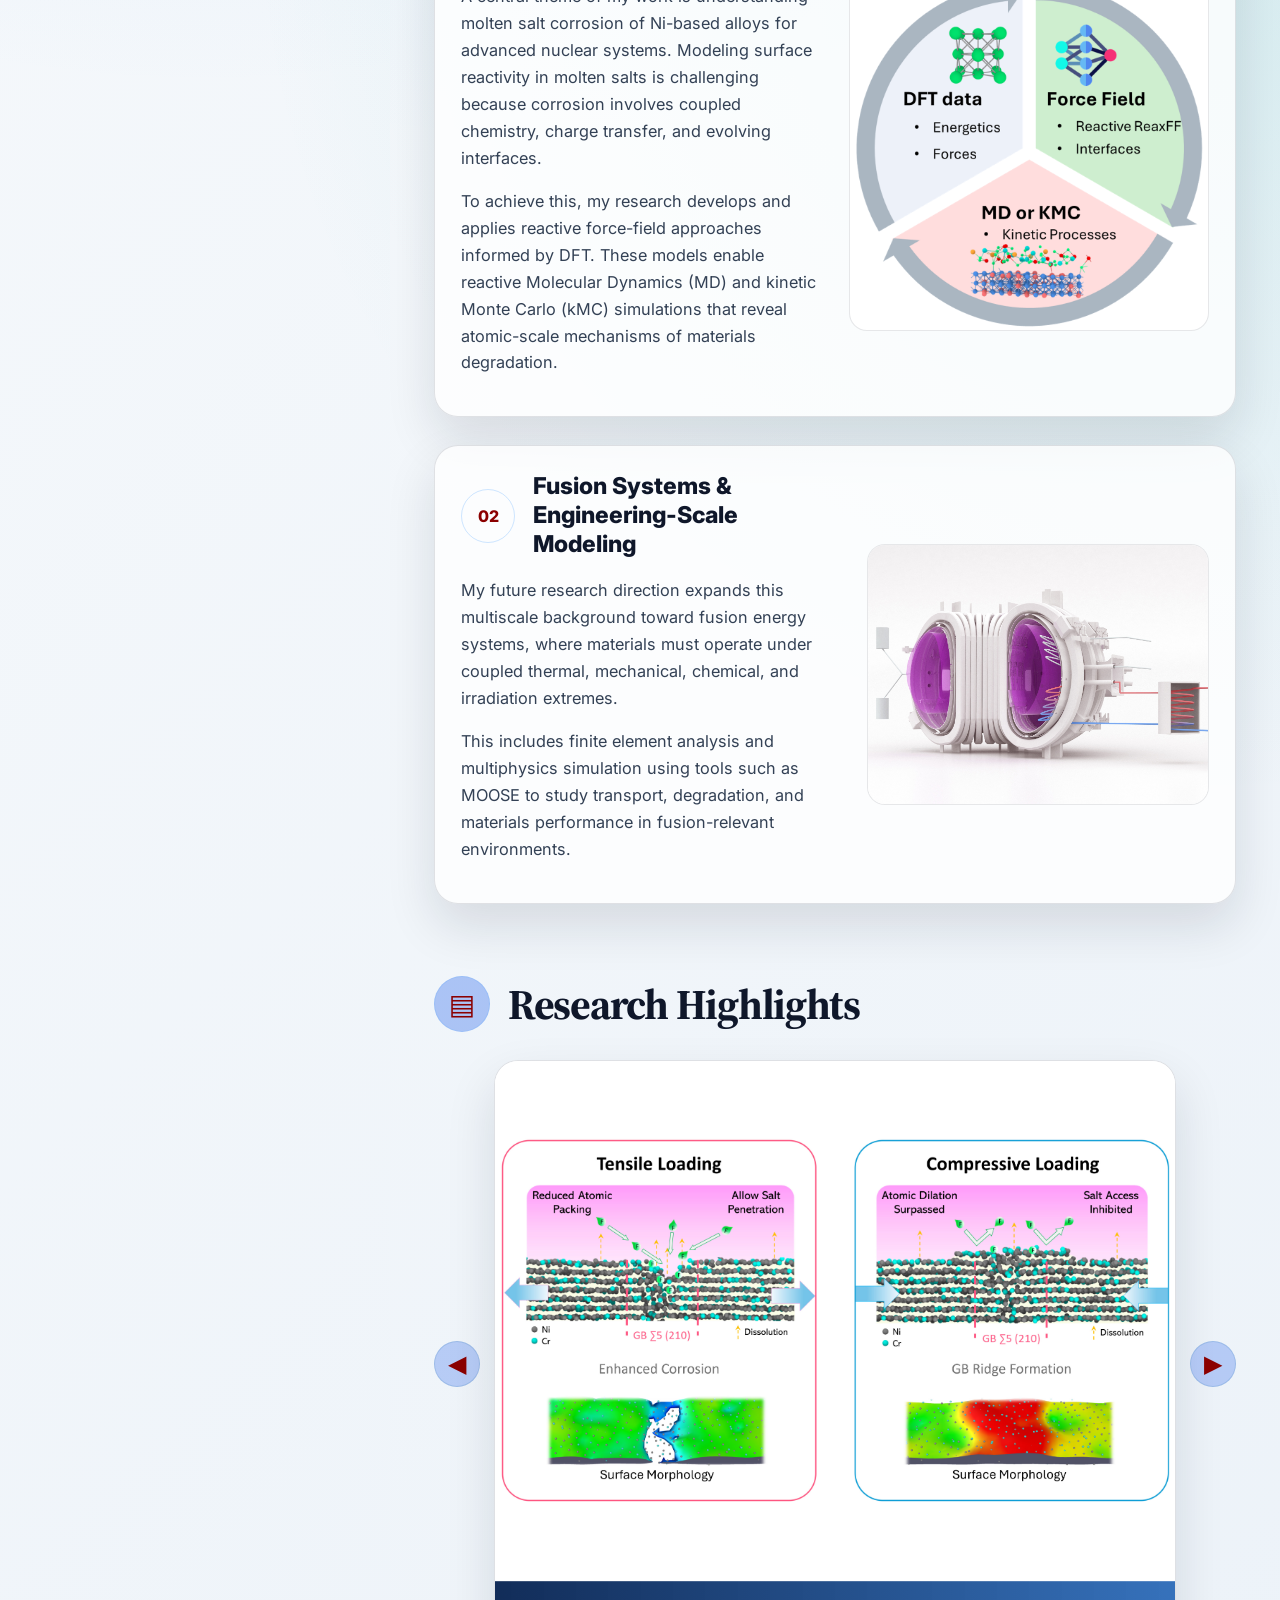
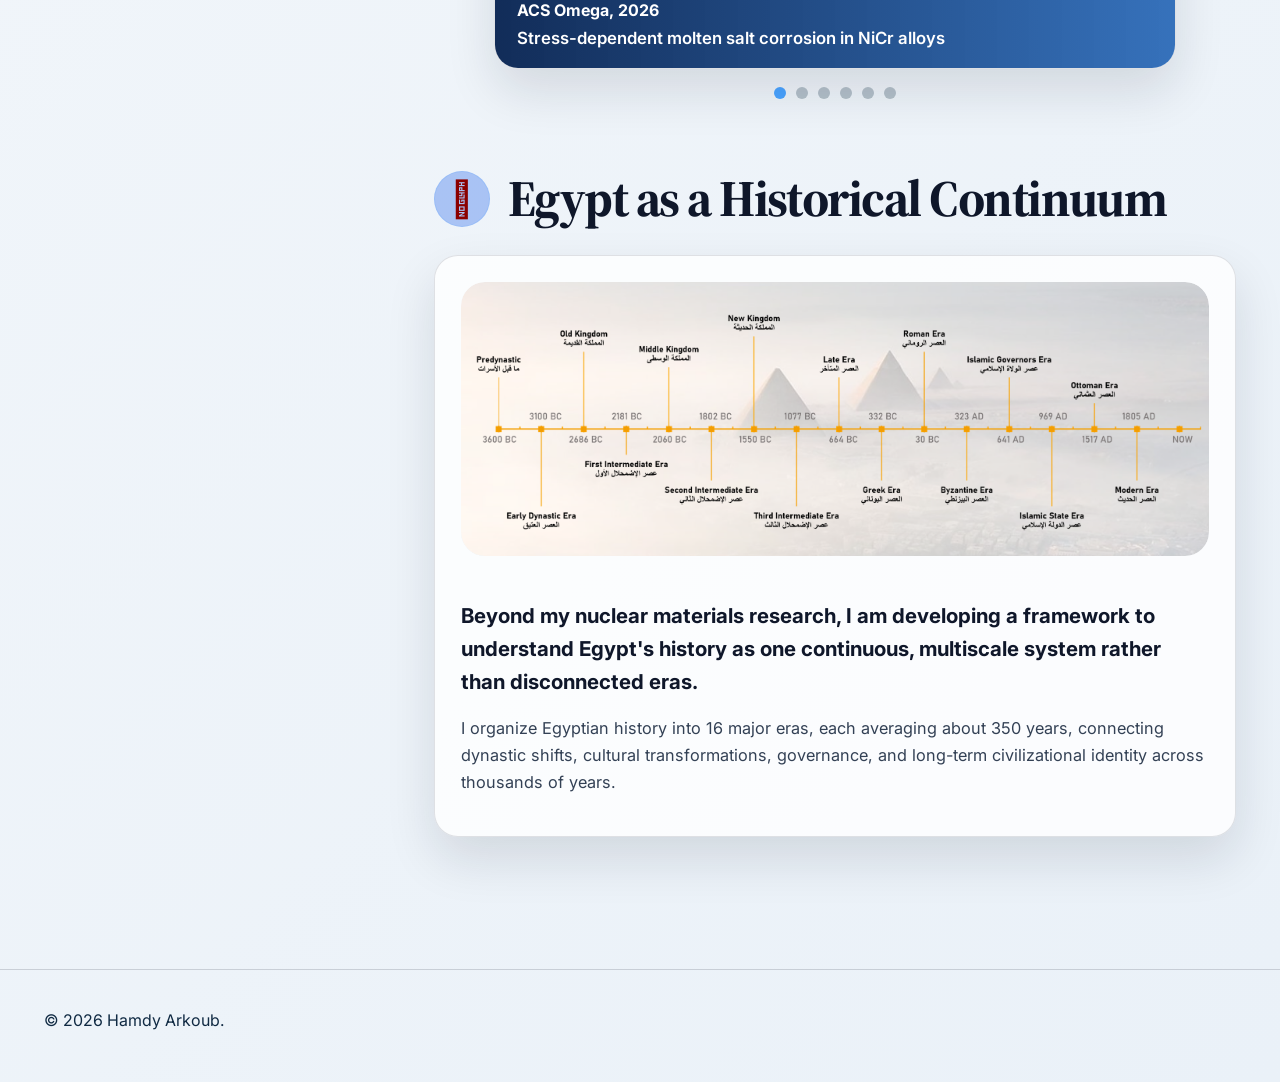
==== commit feb83305: "Update educational minor description in index.html" ====
--- a/index.html
+++ b/index.html
@@ -191,7 +191,7 @@
               <strong>July 2026</strong>              
               <ul>
                 <li>Ph.D. in Nuclear Engineering</li>
-                <li>Doctoral Minor in Computational Materials</li>
+                <li>Minor in Computational Materials</li>
               </ul>
               <p>Penn State University</p>              
             </div>
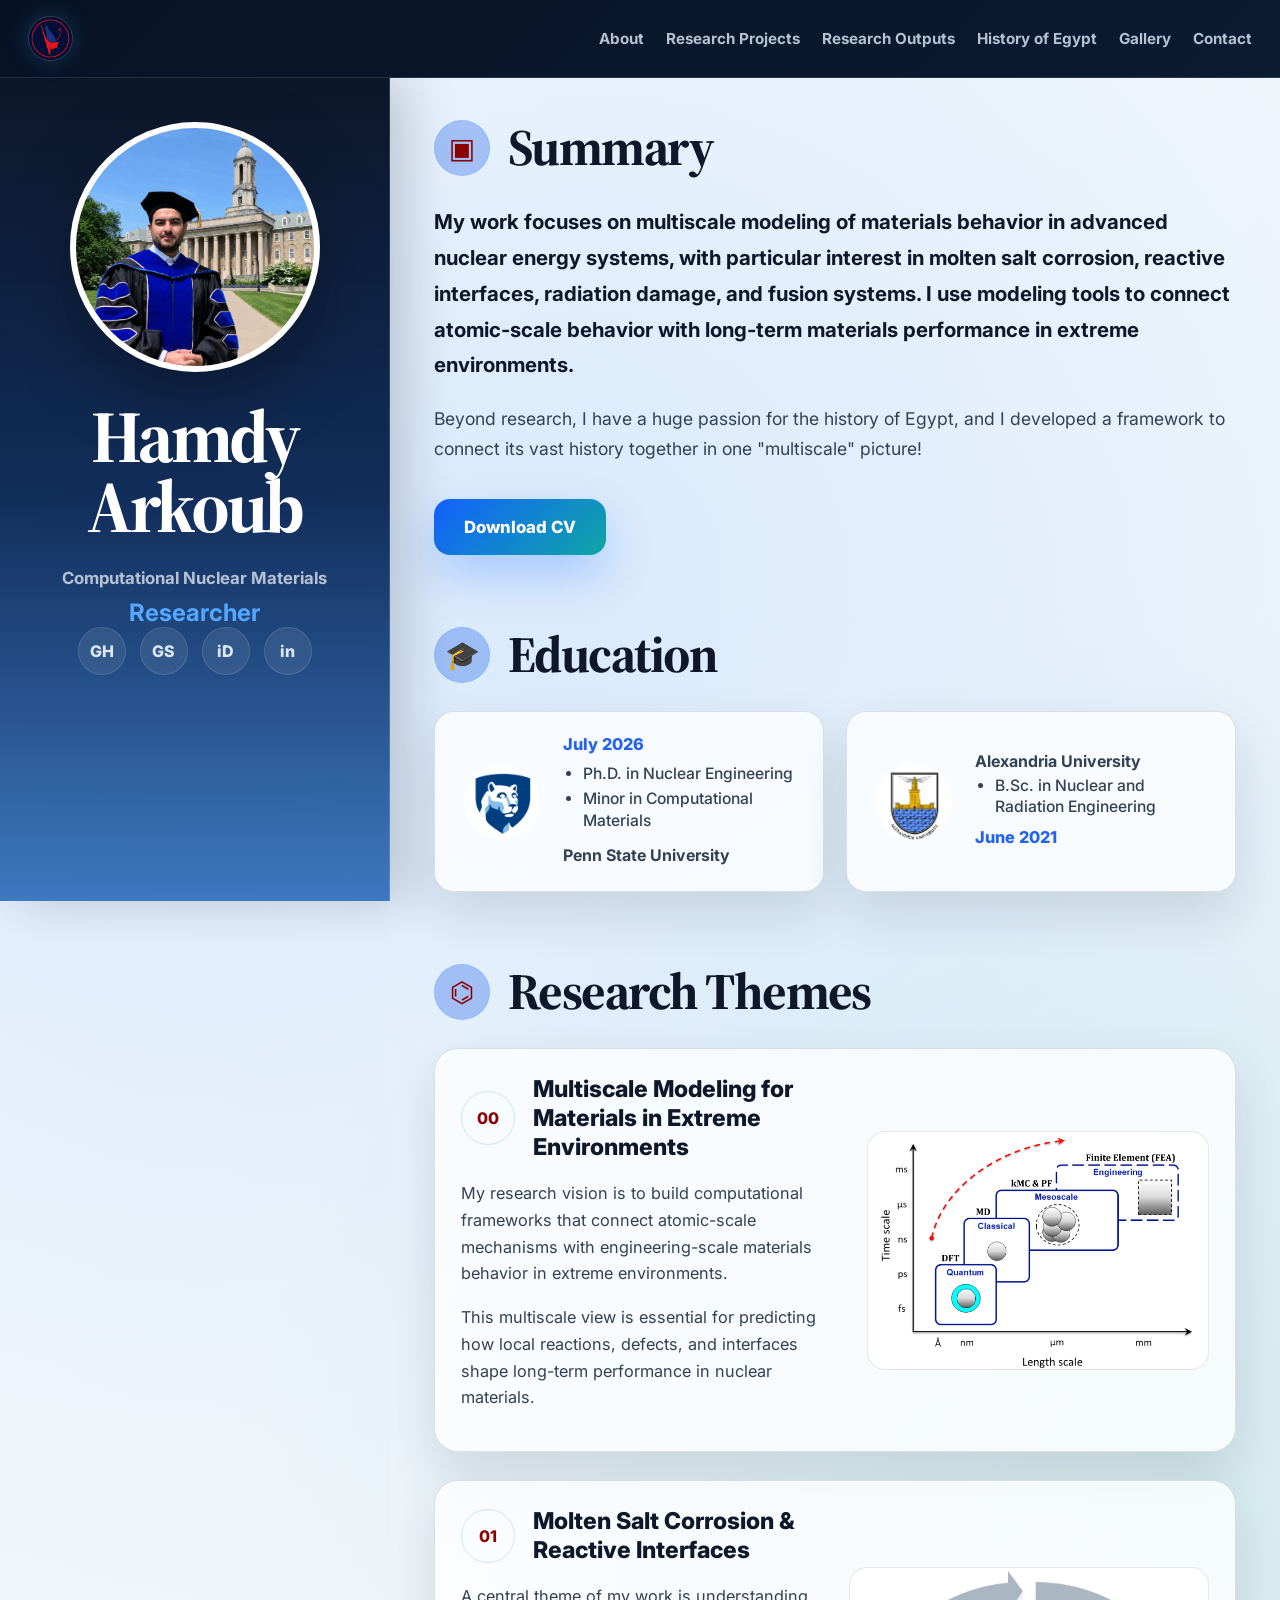
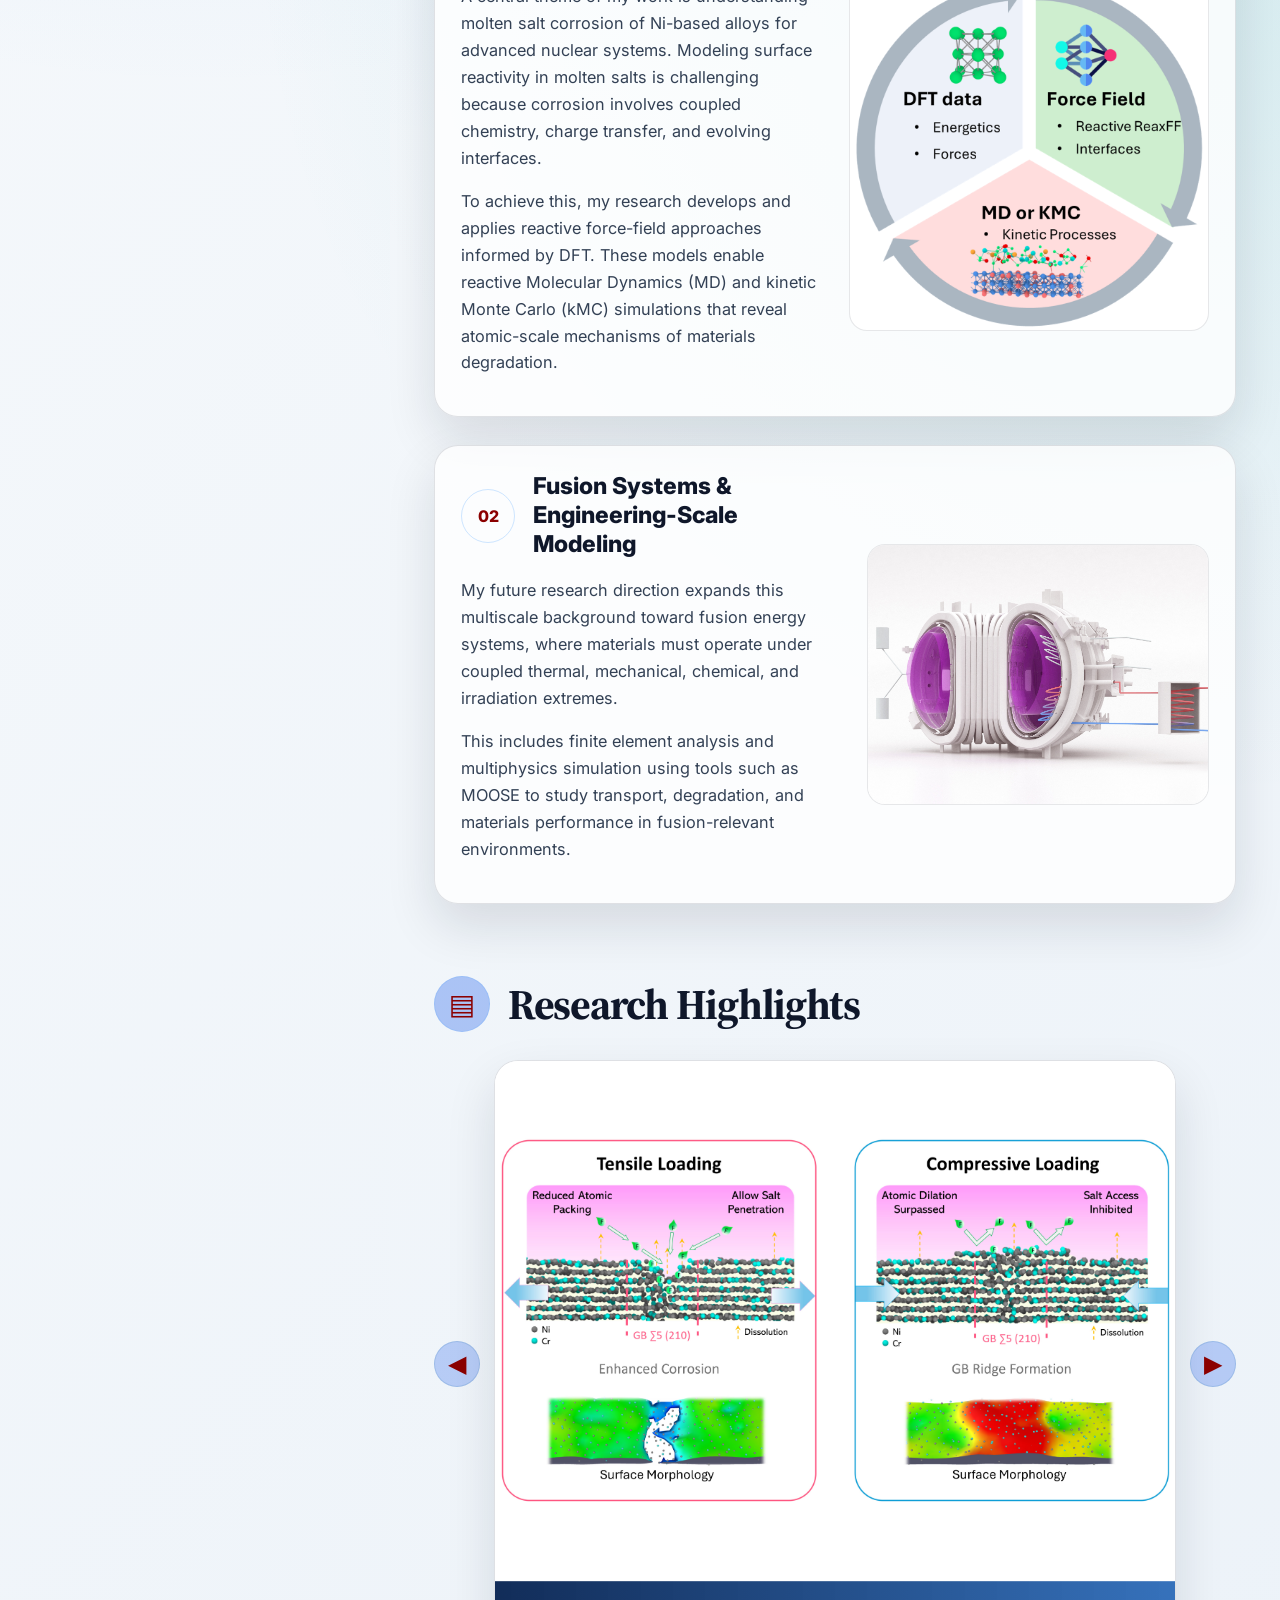
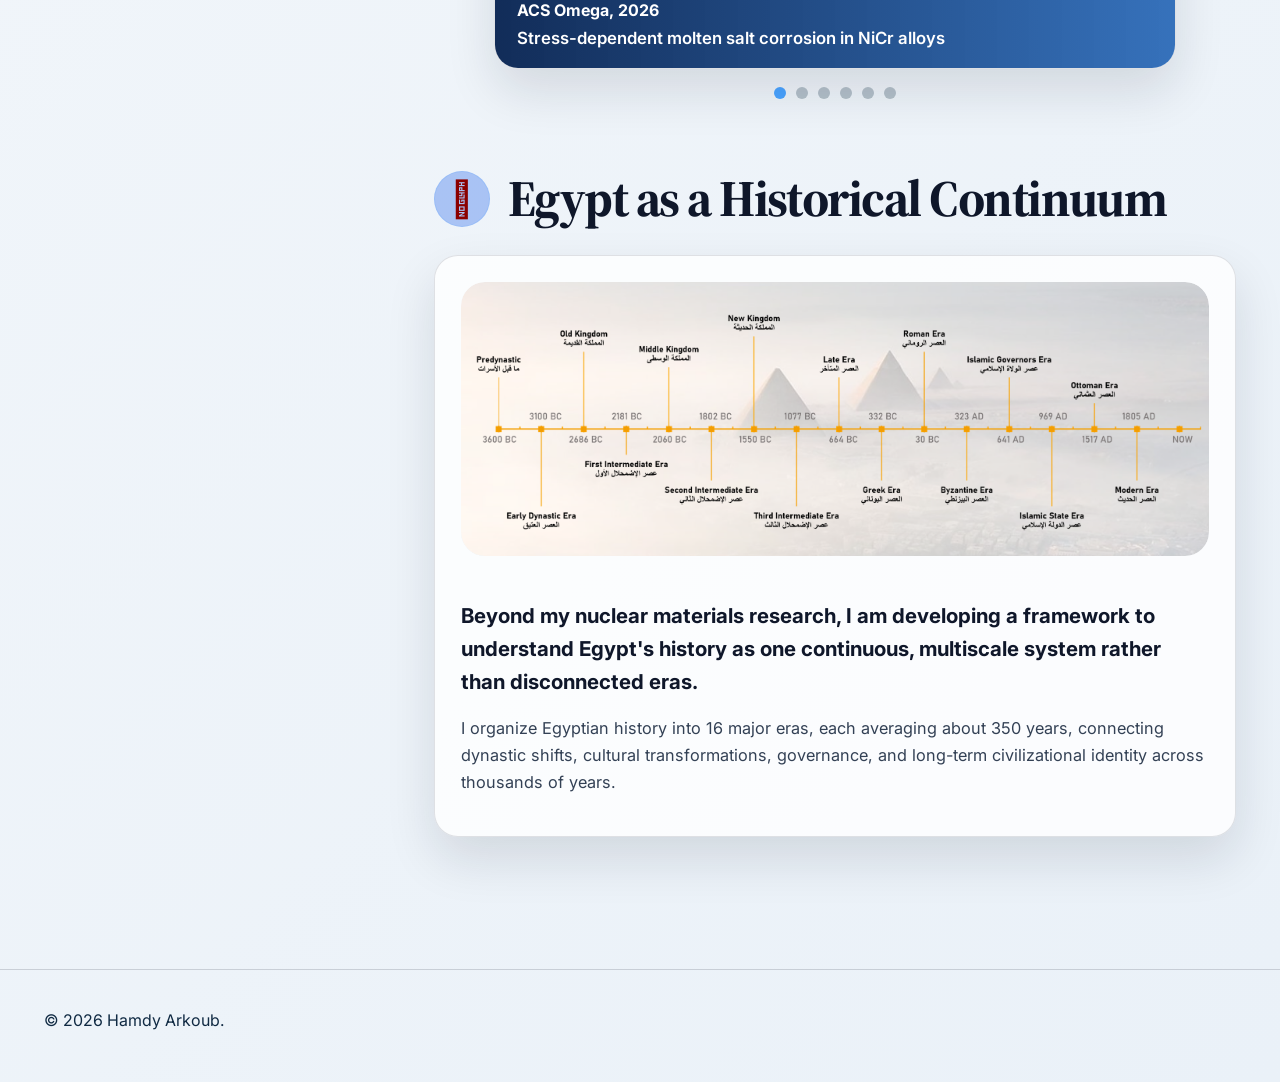
==== commit e94da930: "Swap date and university name in education card" ====
--- a/index.html
+++ b/index.html
@@ -199,11 +199,11 @@
           <article class="education-card">
             <img class="school-logo" src="assets/alexandria.png" alt="Alexandria University logo">
             <div class="education-content">
-              <strong>June 2021</strong>
+              <p>Alexandria University</p>
               <ul>
                 <li>B.Sc. in Nuclear and Radiation Engineering</li>
               </ul>
-              <p>Alexandria University</p>
+              <strong>June 2021</strong>
             </div>
           </article>
         </div>
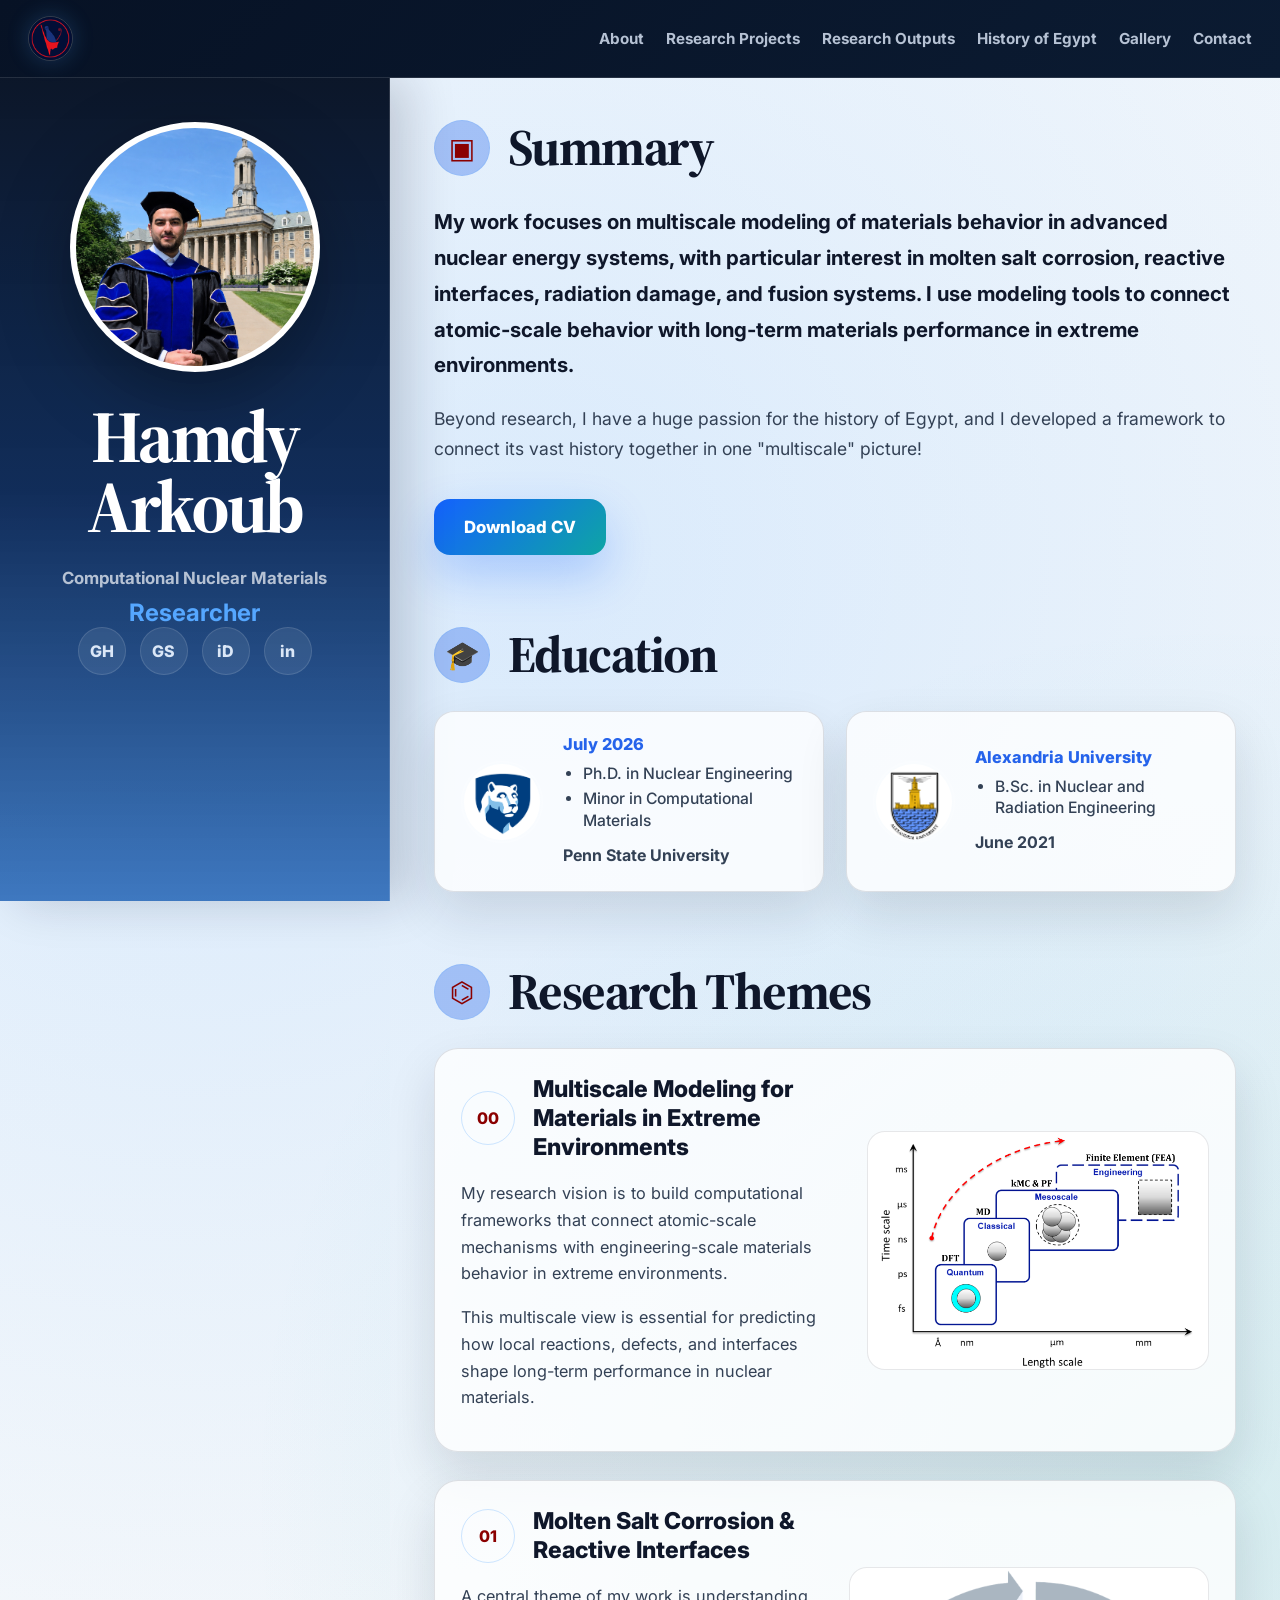
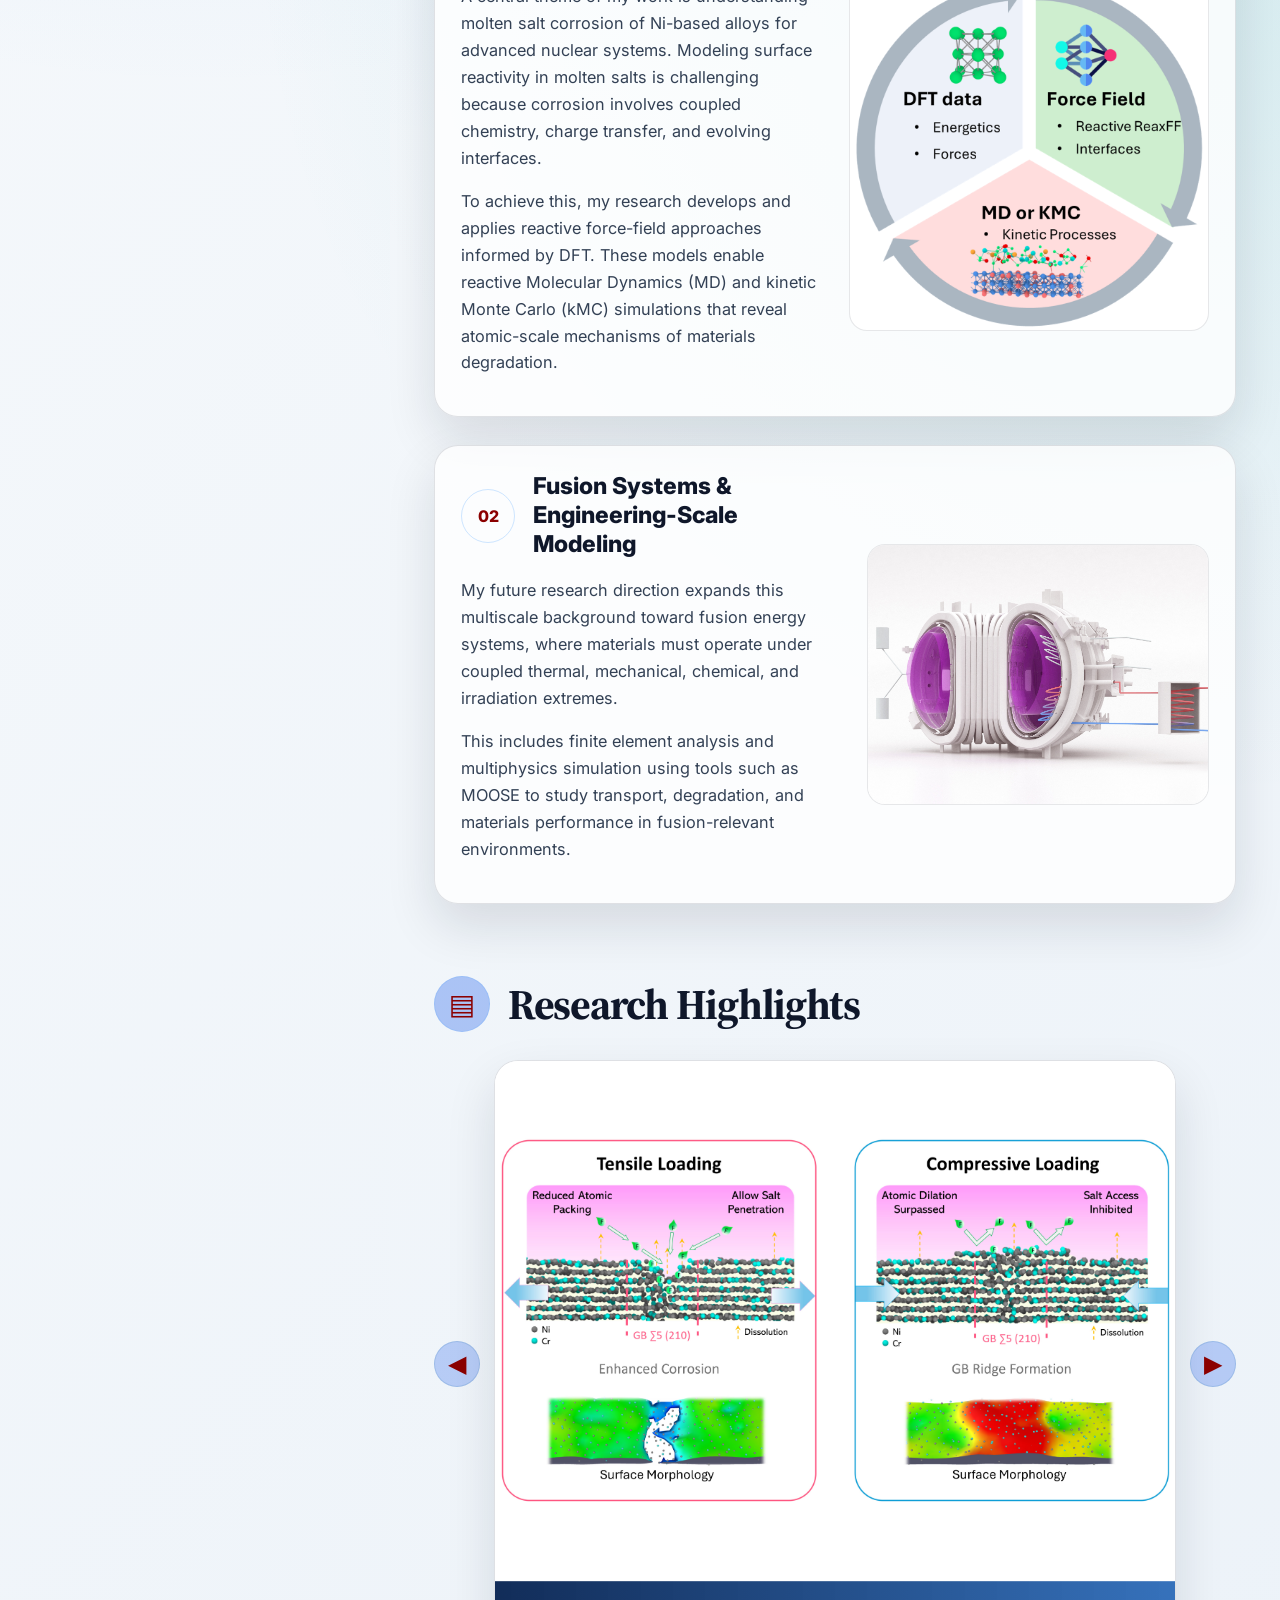
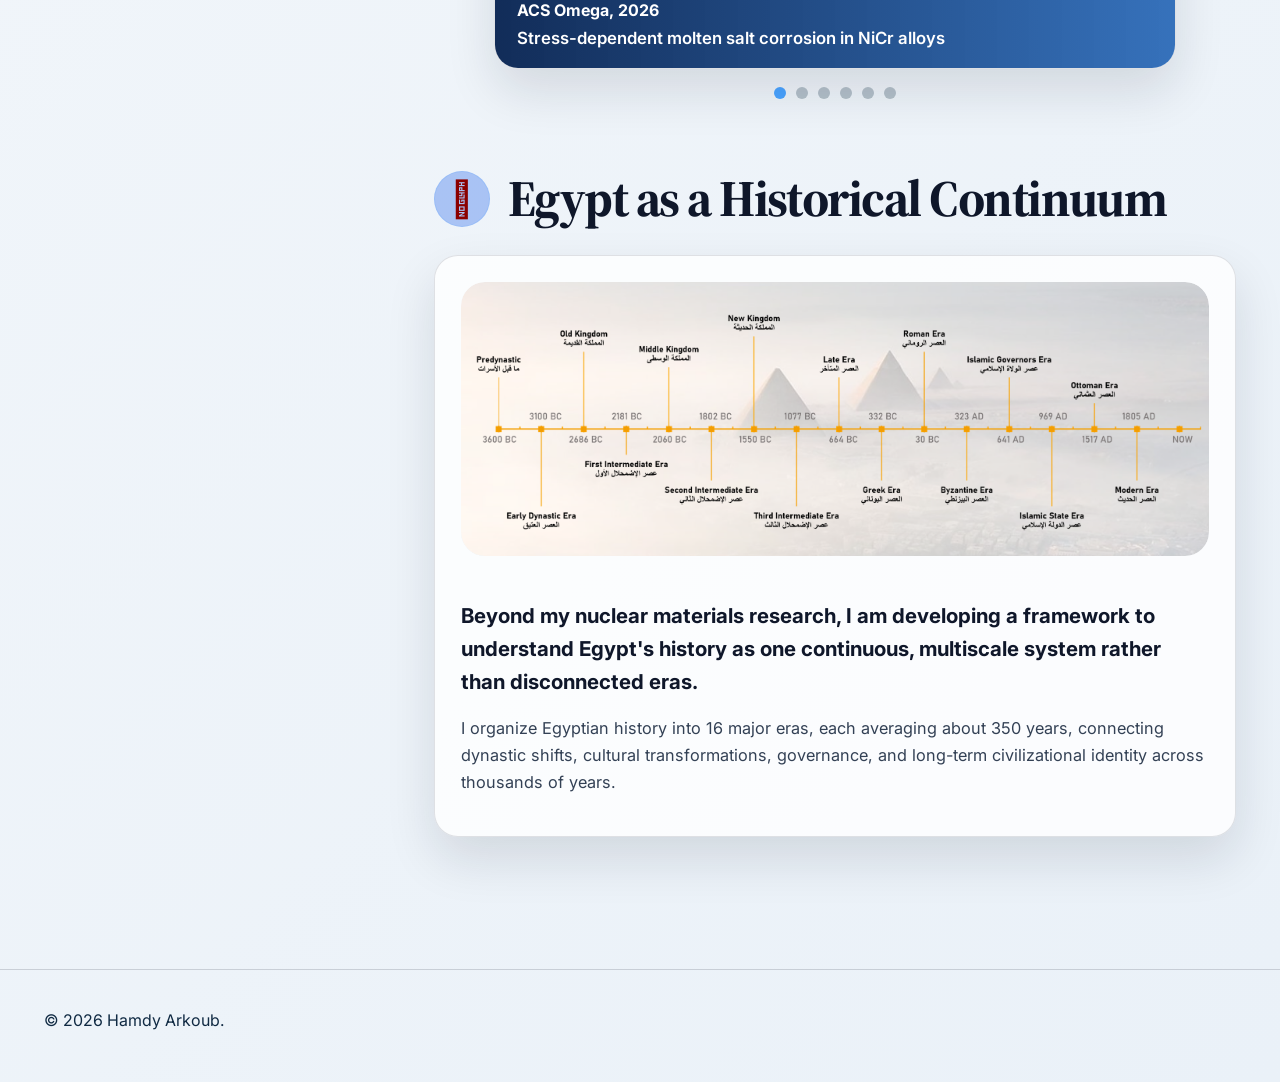
==== commit 71a0daaf: "Change paragraph to strong for university name" ====
--- a/index.html
+++ b/index.html
@@ -199,11 +199,11 @@
           <article class="education-card">
             <img class="school-logo" src="assets/alexandria.png" alt="Alexandria University logo">
             <div class="education-content">
-              <p>Alexandria University</p>
+              <strong>Alexandria University</strong>
               <ul>
                 <li>B.Sc. in Nuclear and Radiation Engineering</li>
               </ul>
-              <strong>June 2021</strong>
+              <p>June 2021</p>
             </div>
           </article>
         </div>
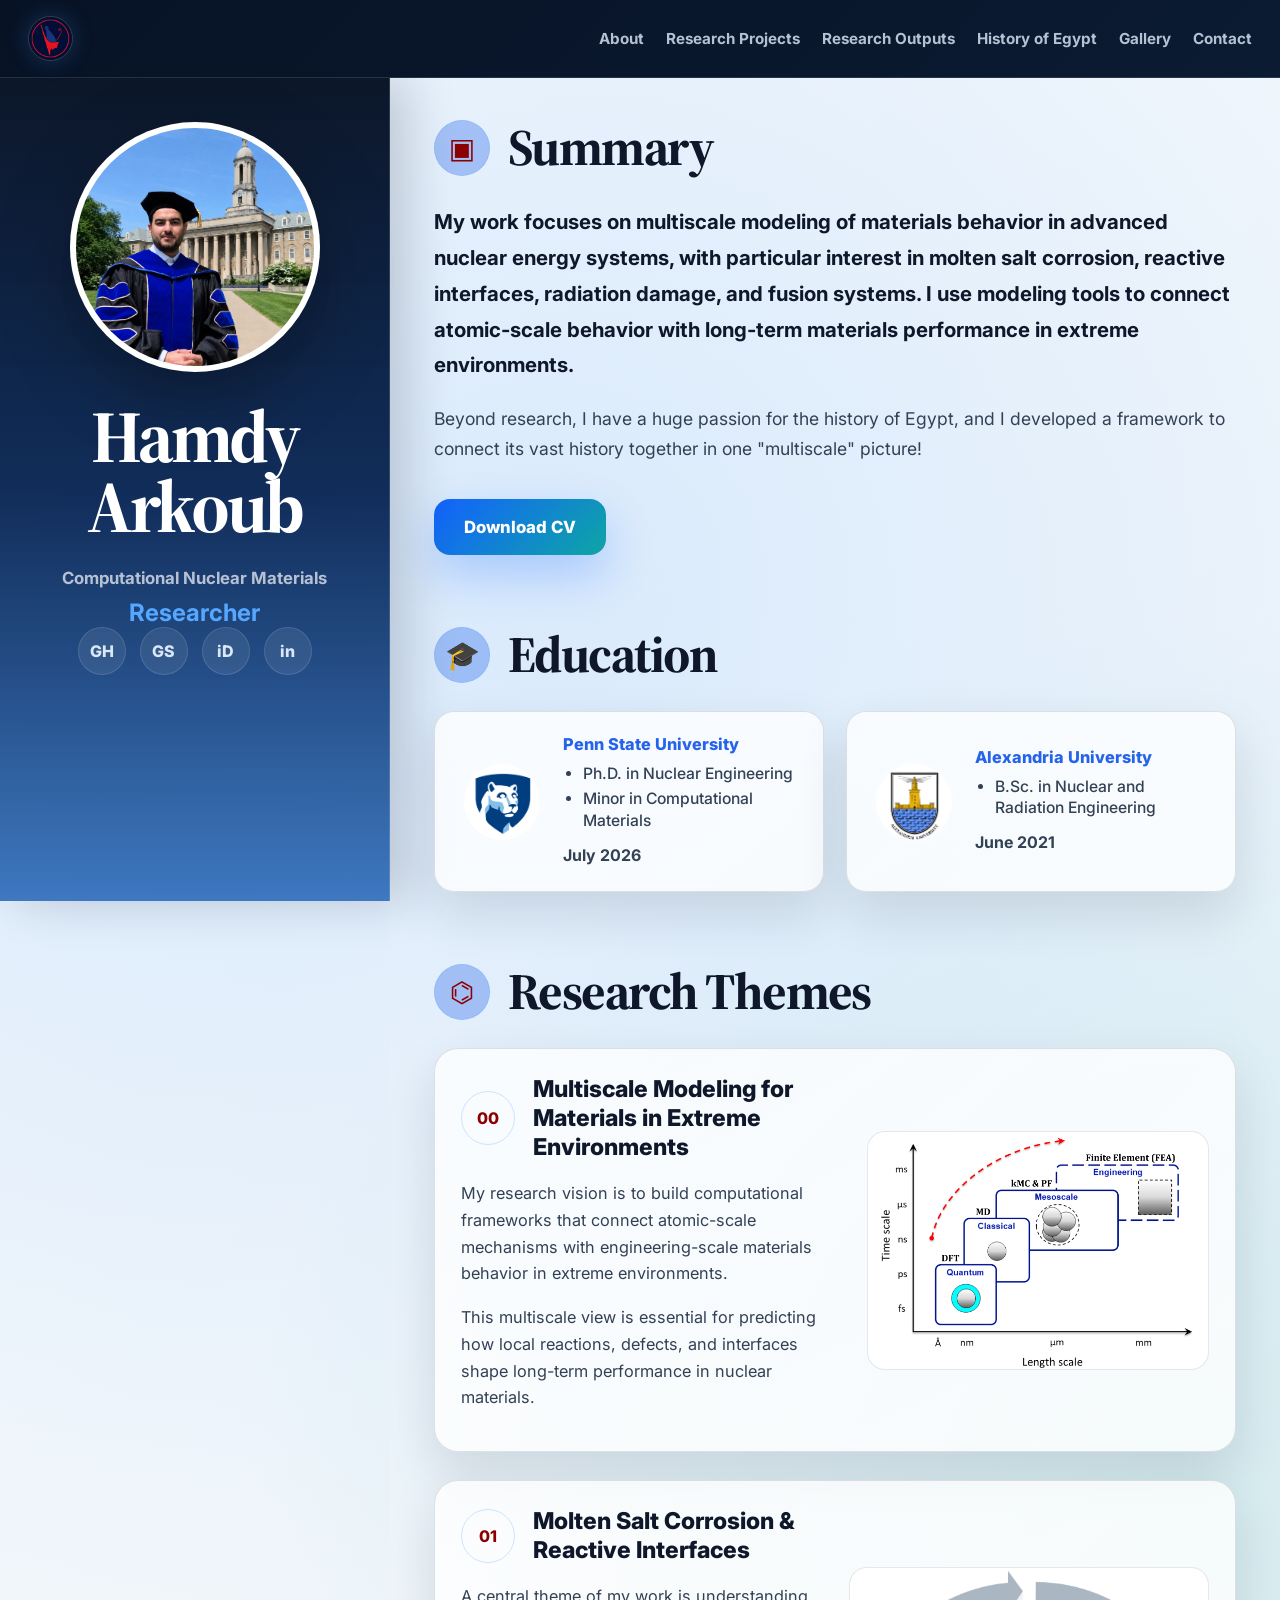
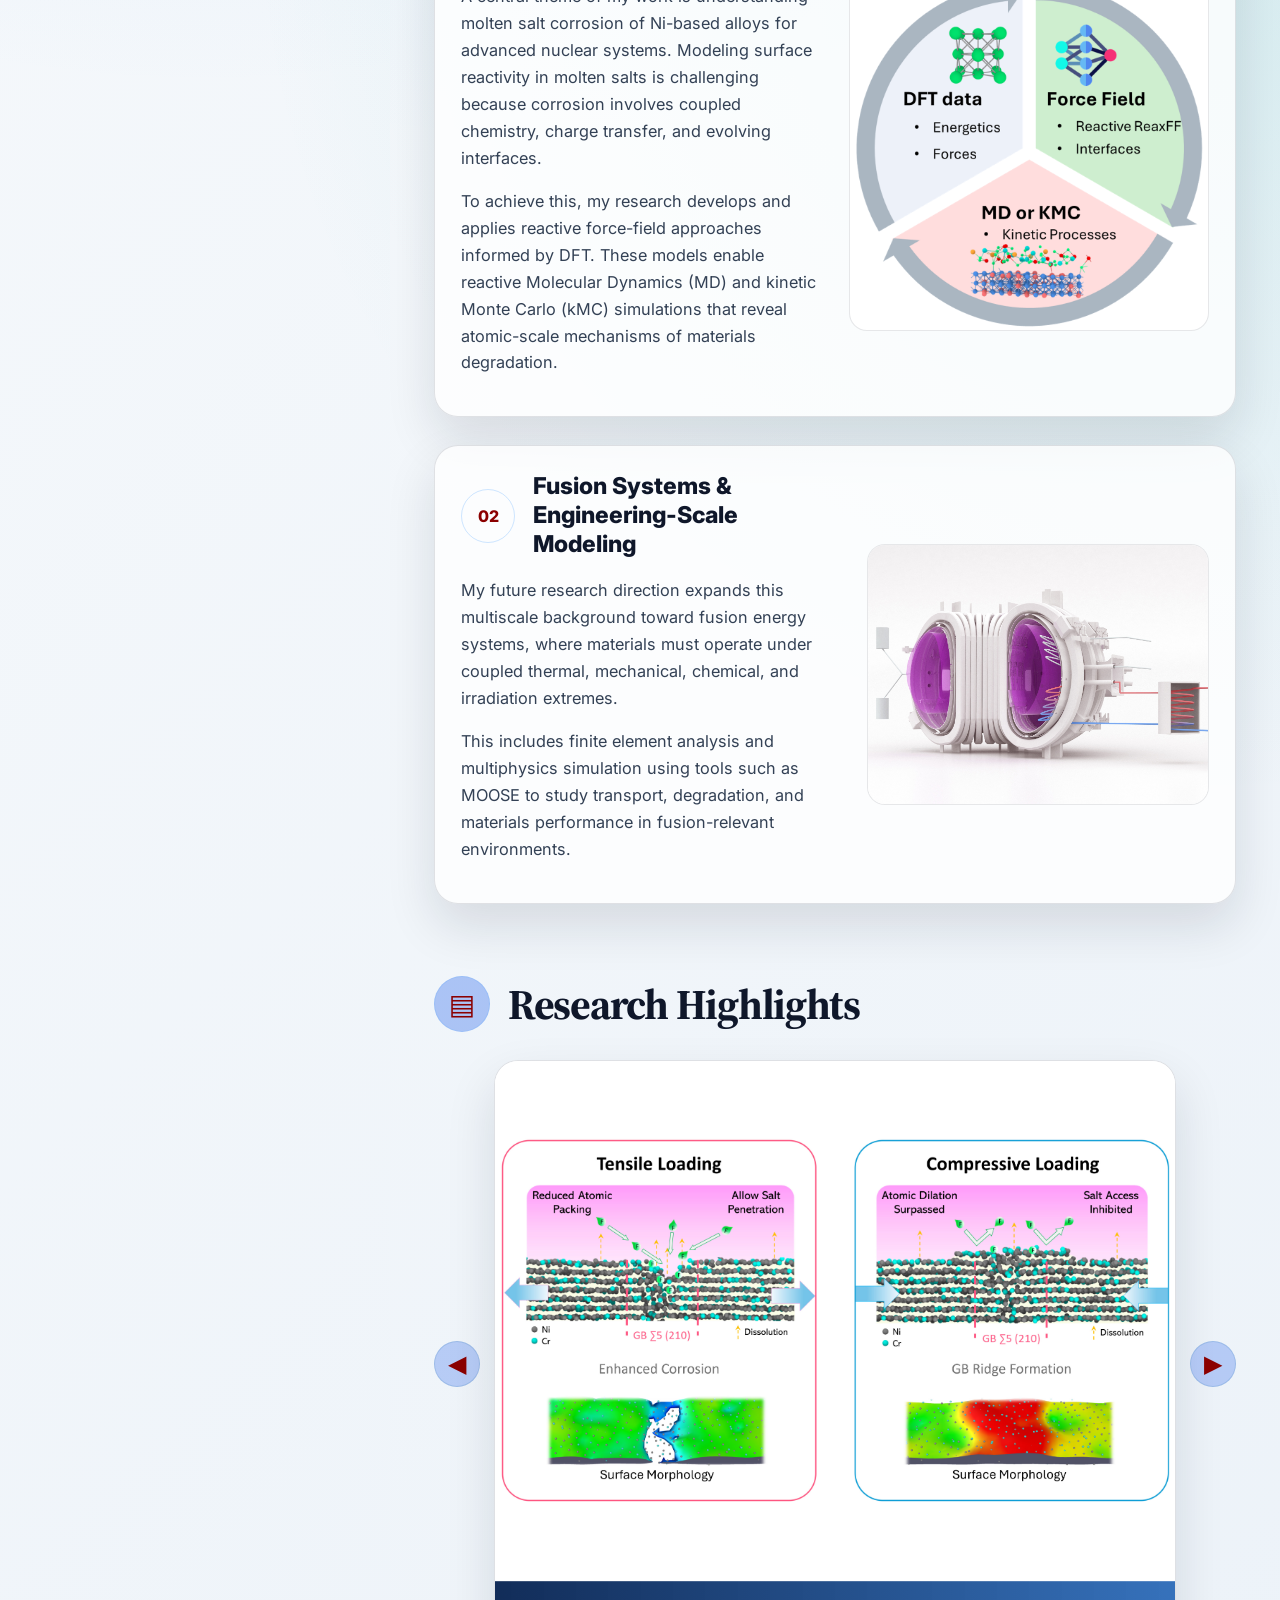
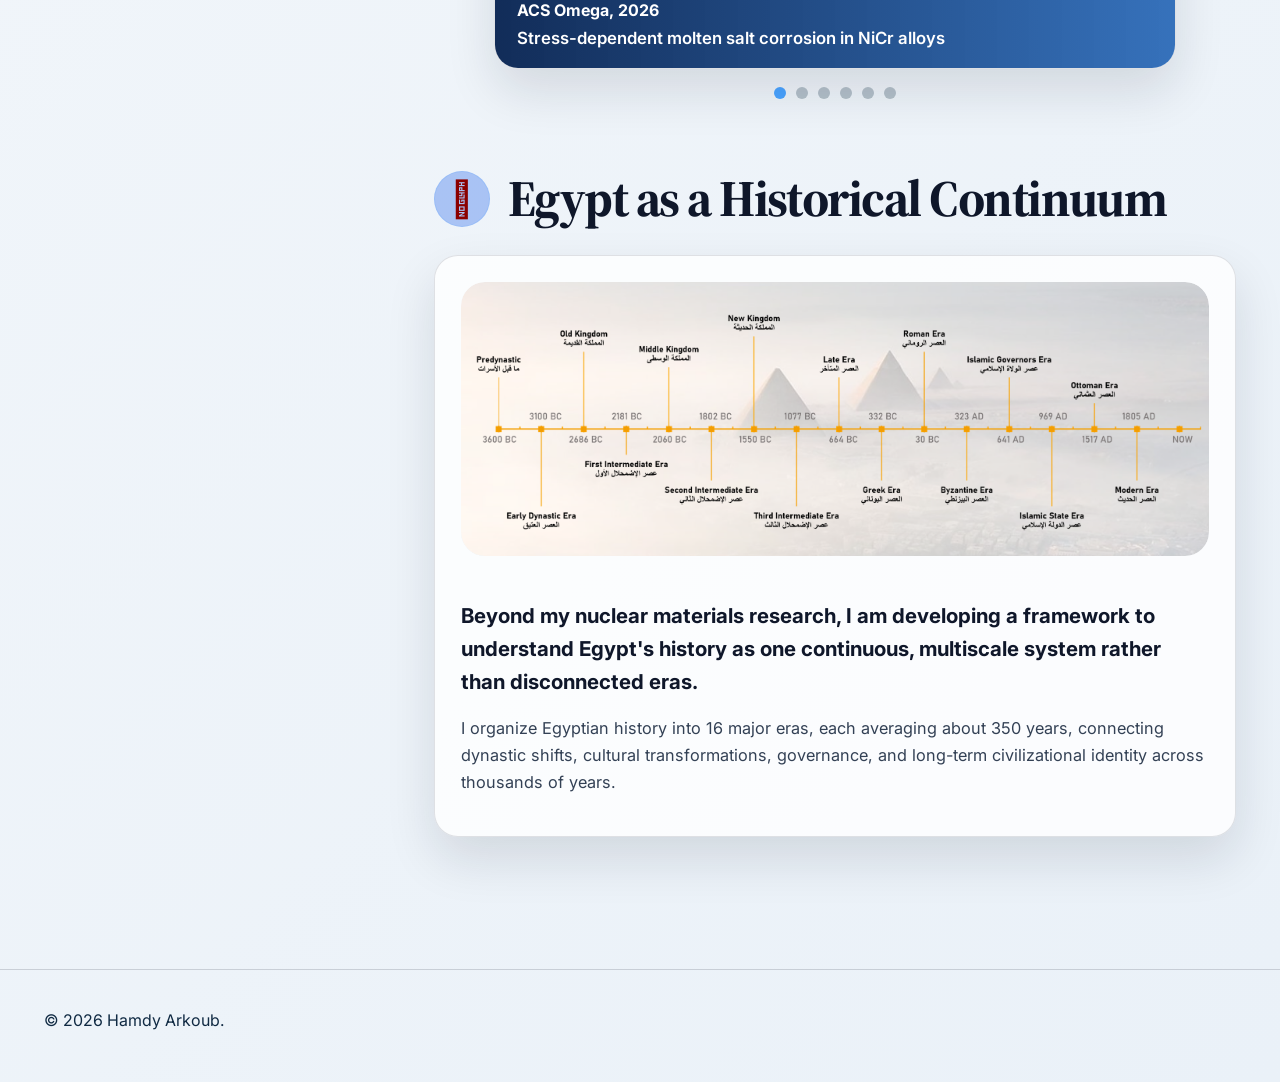
==== commit 2625609e: "Swap dates and university name in education section" ====
--- a/index.html
+++ b/index.html
@@ -188,12 +188,12 @@
           <article class="education-card">
             <img class="school-logo" src="assets/pennstate.png" alt="Penn State University logo">
             <div class="education-content">
-              <strong>July 2026</strong>              
+              <strong>Penn State University</strong>              
               <ul>
                 <li>Ph.D. in Nuclear Engineering</li>
                 <li>Minor in Computational Materials</li>
               </ul>
-              <p>Penn State University</p>              
+              <p>July 2026</p>   
             </div>
           </article>
           <article class="education-card">
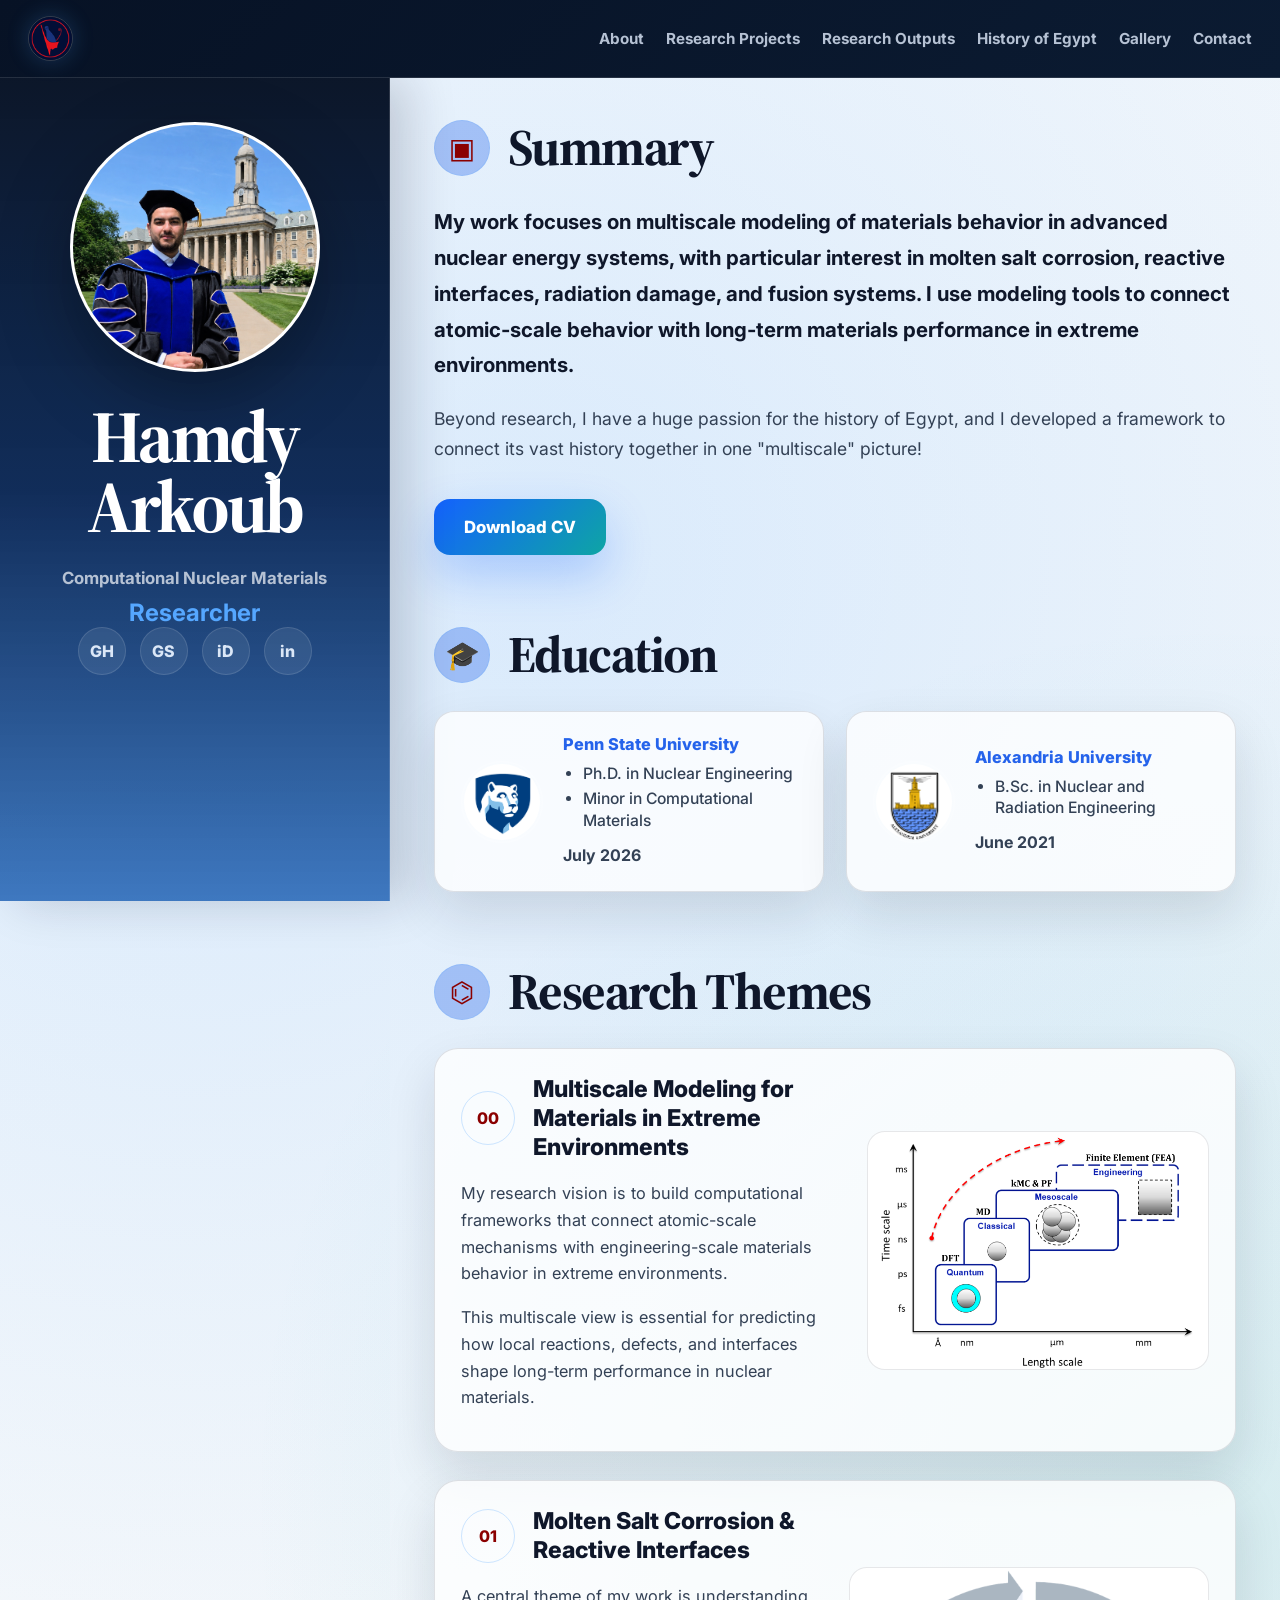
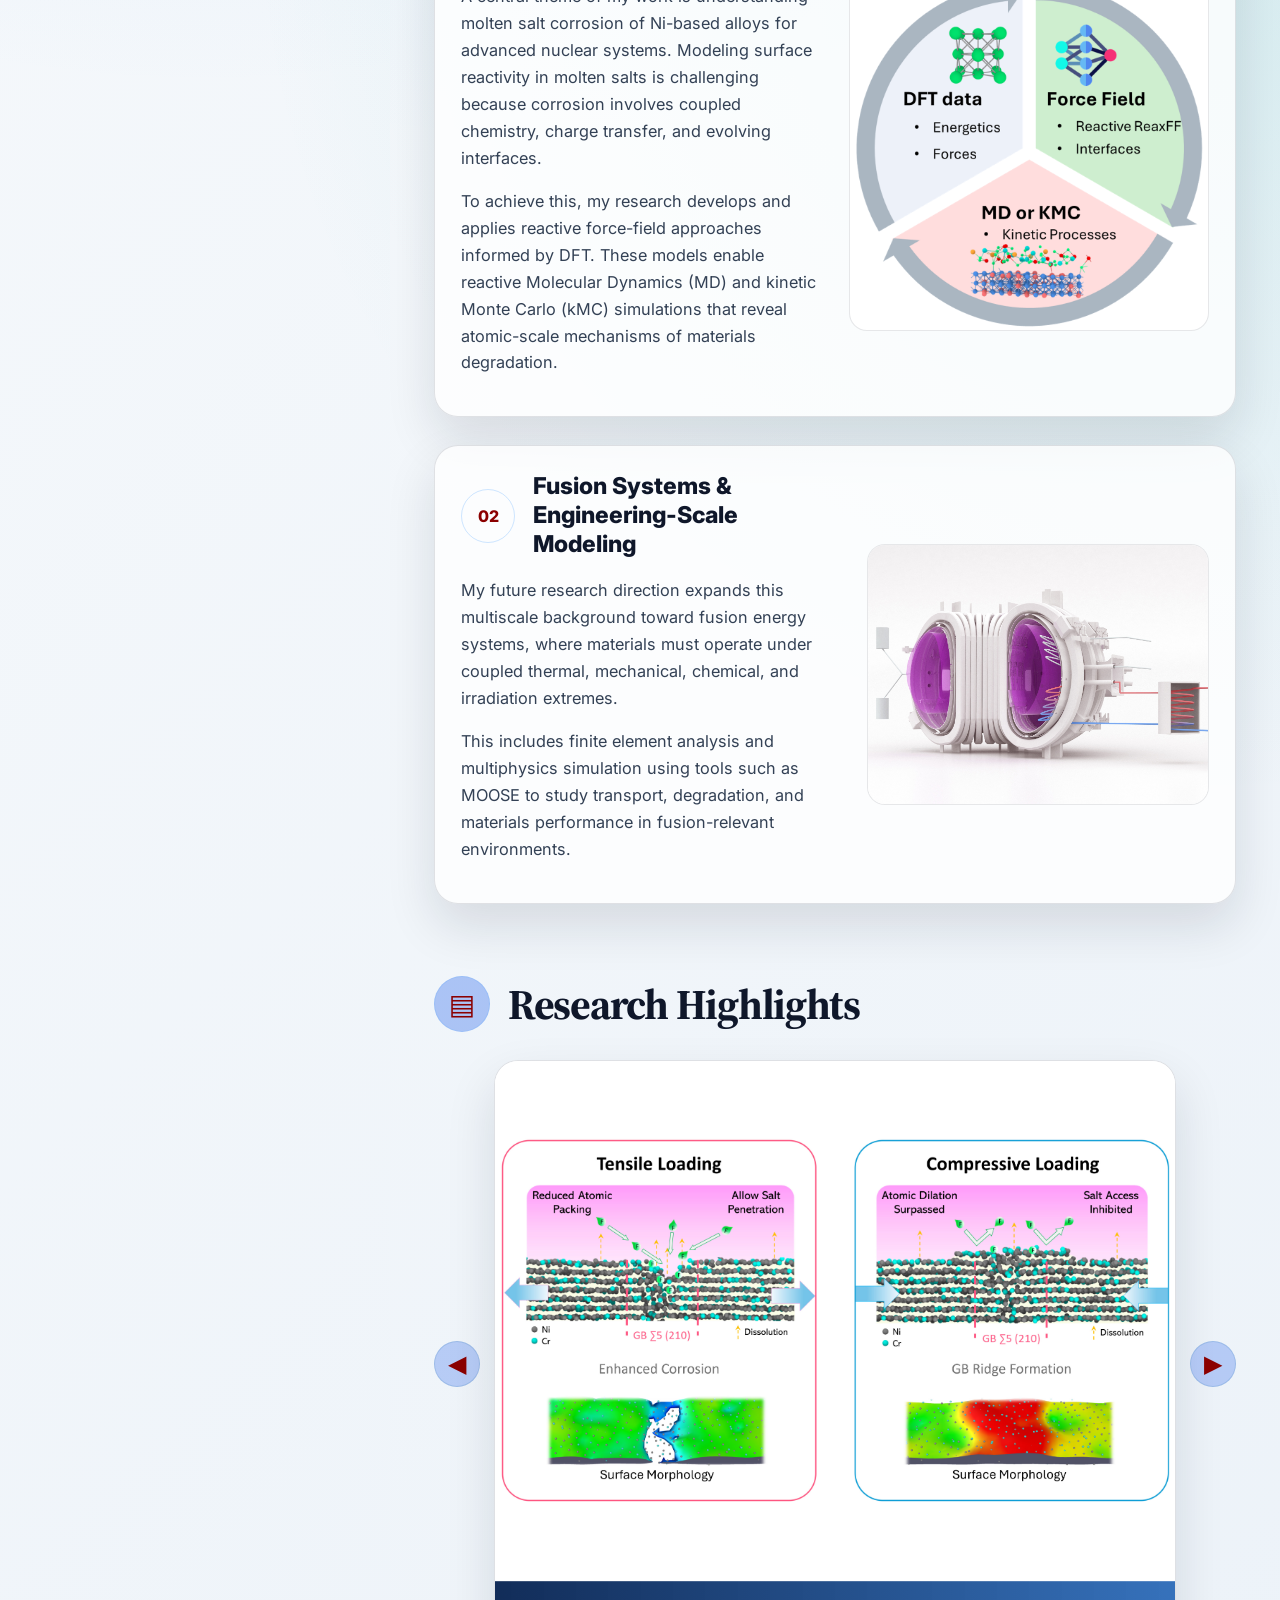
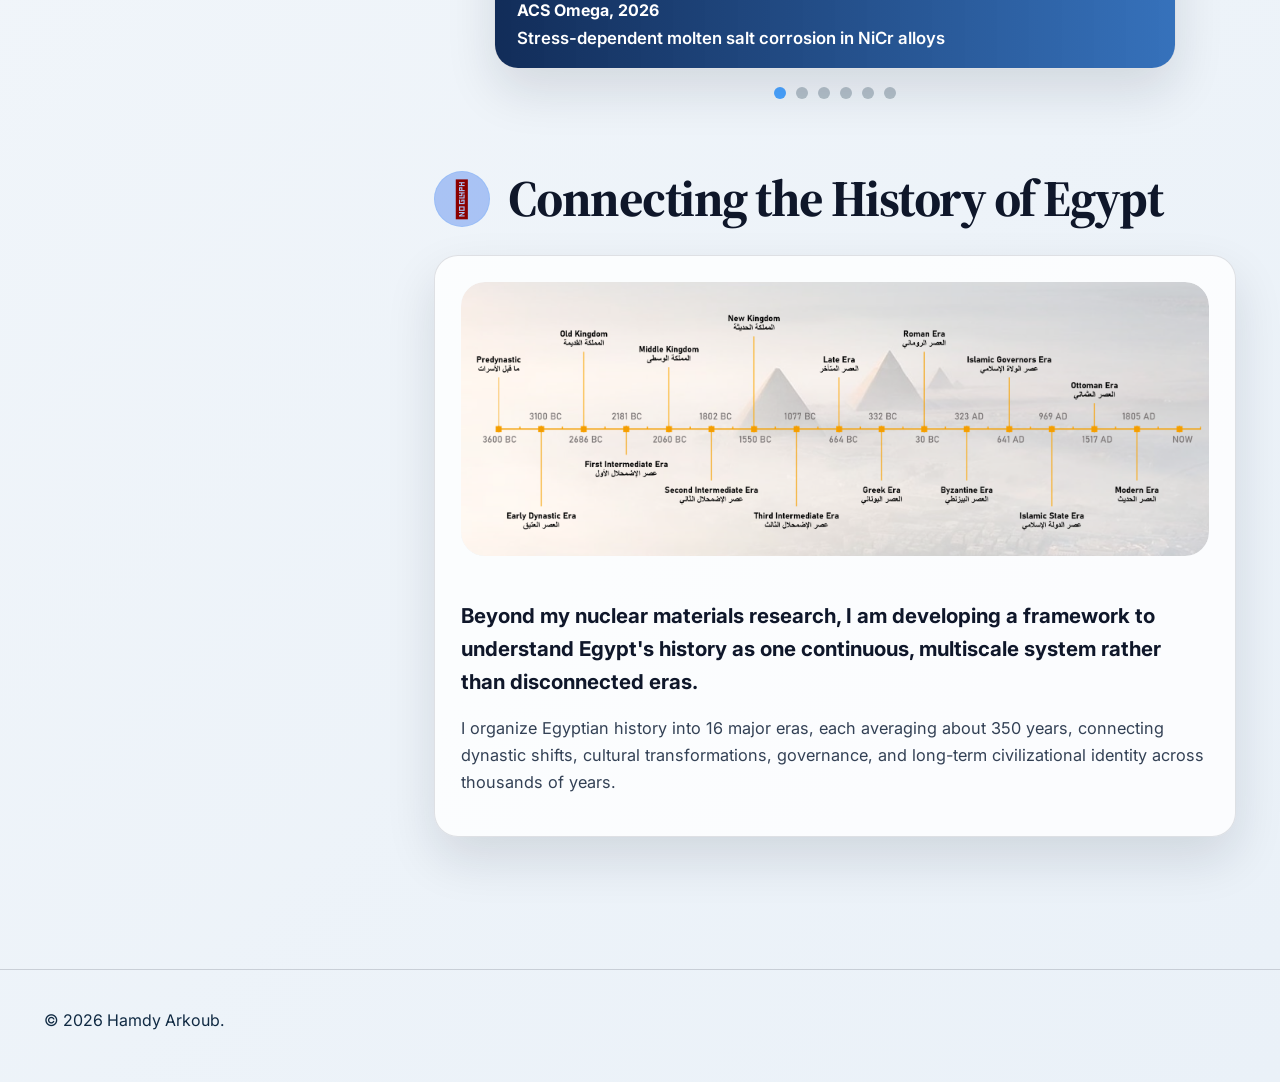
==== commit 29f31af5: "Update section heading for historical context" ====
--- a/index.html
+++ b/index.html
@@ -328,7 +328,7 @@
       <section id="history" class="section">
         <div class="section-heading">
           <span class="icon eye-icon">𓂀</span>
-          <h2>Egypt as a Historical Continuum</h2>
+          <h2>Connecting the History of Egypt</h2>
         </div>
         <div class="history-feature history-vertical">
           <div class="history-image">
--- a/assets/style.css
+++ b/assets/style.css
@@ -104,7 +104,7 @@
   height: 250px;
   border-radius: 999px;
   margin: 0 auto 30px;
-  padding: 6px;
+  padding: 3px;
   background: #fff;
   box-shadow: var(--shadow);
 }
